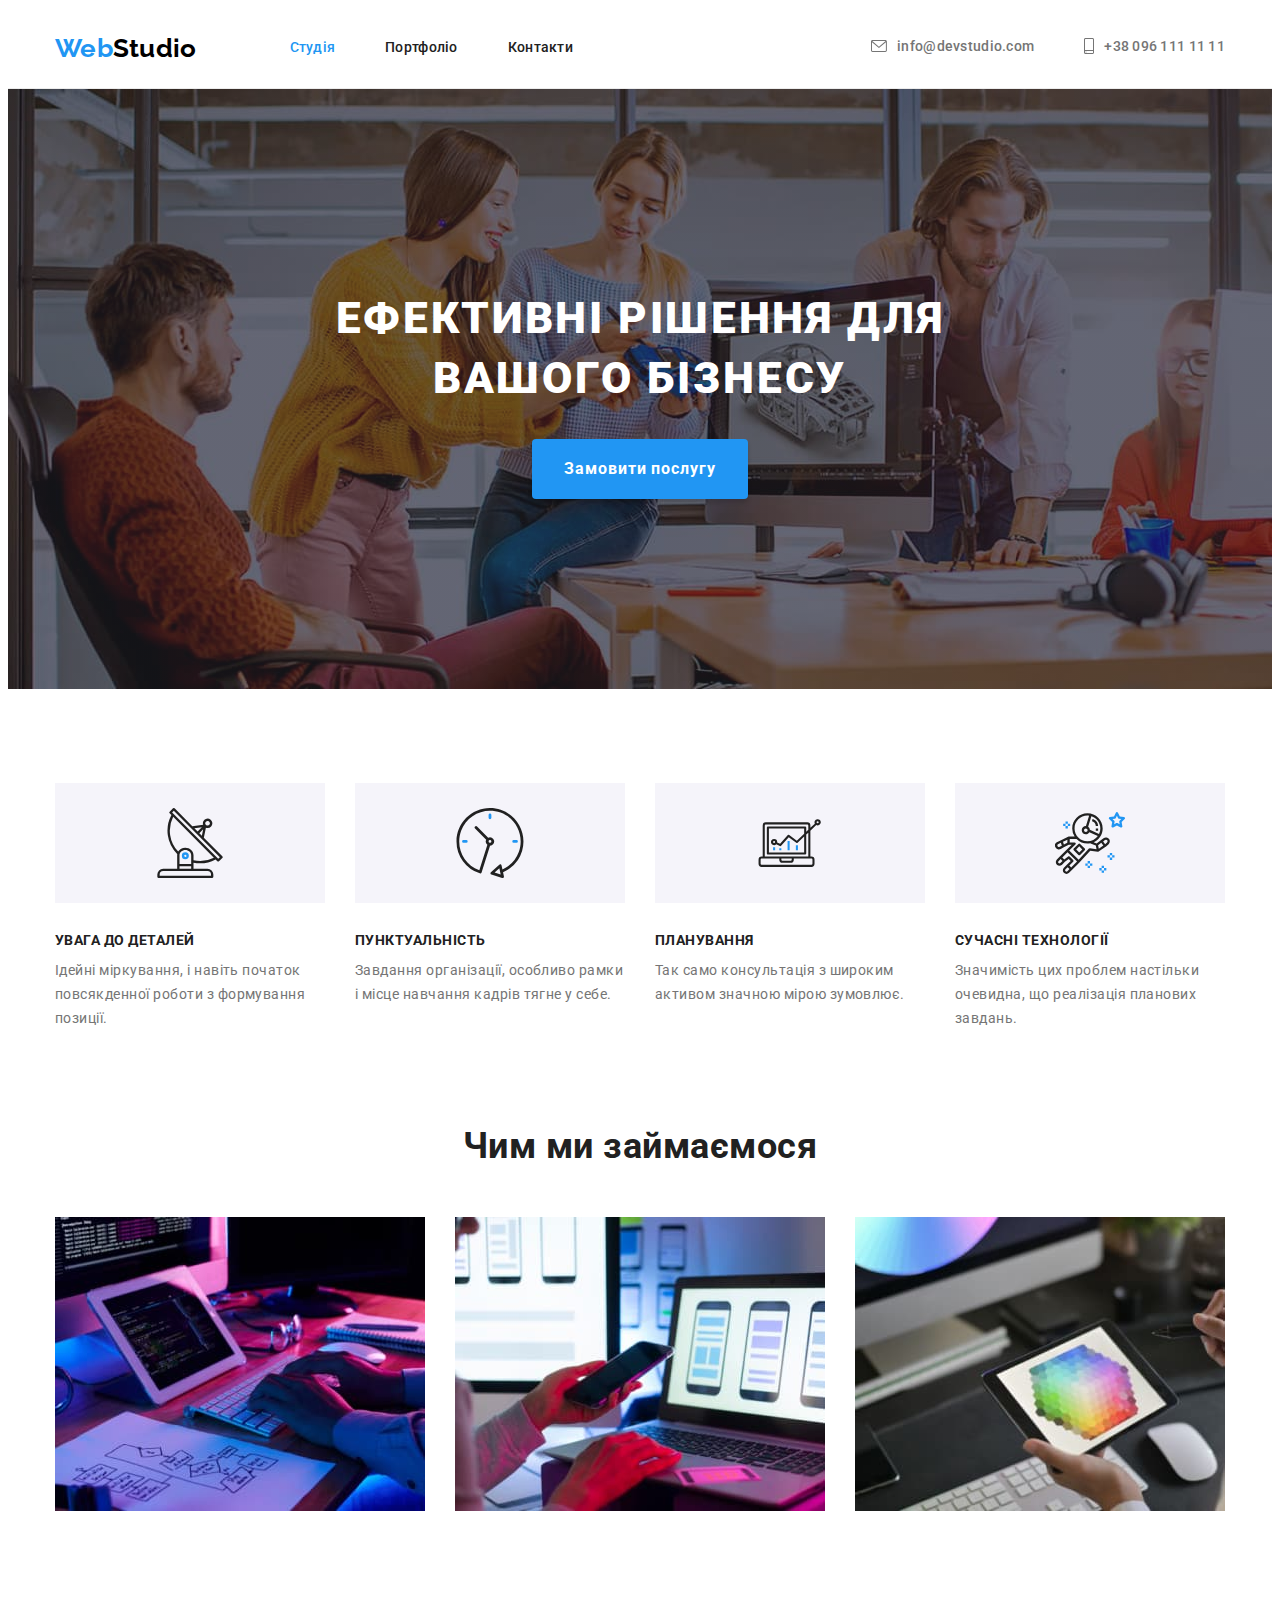
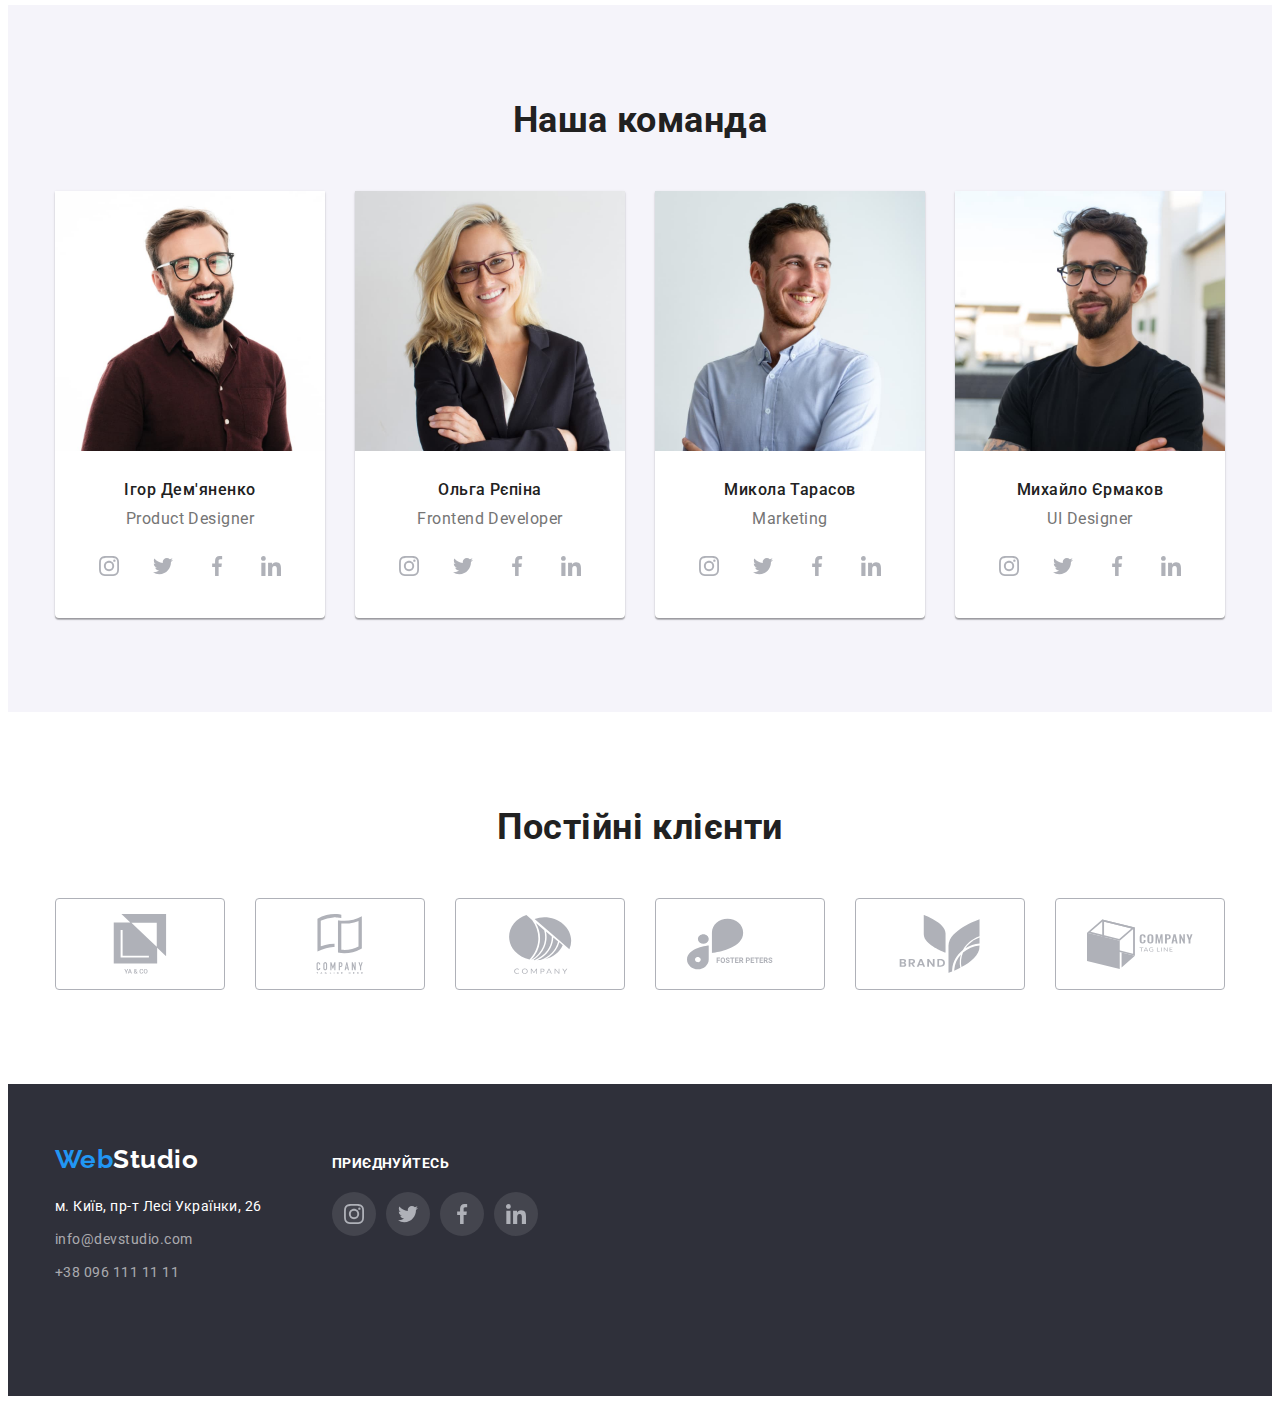
==== index.html @ 51c29829 "Cloned" ====
<!DOCTYPE html>
<html lang="uk">
  <head>
    <meta charset="UTF-8" />
    <meta http-equiv="X-UA-Compatible" content="IE=edge" />
    <meta name="viewport" content="width=device-width, initial-scale=1.0" />
    <title>Студія</title>
    <link rel="stylesheet" href="https://cdnjs.cloudflare.com/ajax/libs/modern-normalize/1.1.0/modern-normalize.css" integrity="sha512-Y0MM+V6ymRKN2zStTqzQ227DWhhp4Mzdo6gnlRnuaNCbc+YN/ZH0sBCLTM4M0oSy9c9VKiCvd4Jk44aCLrNS5Q==" crossorigin="anonymous" referrerpolicy="no-referrer" />
    <link rel="preconnect" href="https://fonts.googleapis.com" />
    <link rel="preconnect" href="https://fonts.gstatic.com" crossorigin />
    <link
      href="https://fonts.googleapis.com/css2?family=Raleway:wght@700&family=Roboto:wght@400;500;700;900&display=swap"
      rel="stylesheet"
    />  
    <link rel="stylesheet" href="./styles/styles.css" />
  </head>

  <body>
    <!-- top line -->
    <header class="page-header">
     <div class="header-container container">
       <nav class="main-nav">
         <a href="" class="logo">
           <span lang="en">Web<span class="text-black">Studio</span></span>
         </a>
         <ul class="site-nav list">
           <li class="item">
             <a href="./index.html" class="link current">Студія</a>
           </li>
           <li class="item">
             <a href="./portfolio.html" class="link">Портфоліо</a>
           </li>
           <li class="item"><a href="" class="link">Контакти</a></li>
         </ul>
       </nav>
       <!-- contacts -->
       <ul class="contacts list">
         <li class="item">
           <a href="mailto:info@devstudio.com" class="contact-link">
             <svg class="envelope" width="16" height="12">
               <use href="./img/icons.svg#icon-envelope"></use>
             </svg>
             info@devstudio.com</a
           >
         </li>
         <li class="item">
           <a href="tel:+380961111111" class="contact-link">
             <svg class="smartphone" width="10" height="16">
               <use href="./img/icons.svg#icon-smartphone"></use>
             </svg>
             +38 096 111 11 11</a
           >
         </li>
       </ul>
     </div>
    </header>

    <main>
      <!-- Hero -->
      <section>
        <div class="hero">
          <h1 class="hero-title">Ефективні рішення для вашого бізнесу</h1>
          <button type="button" class="button hero-button">
            Замовити послугу
          </button>
        </div>
      </section>

      <!-- Features -->
      <section class="section">
        <div class="features container">
          <h2 class="visually-hidden title">Особливості</h2>
          <ul class="features-list list">
            <li class="item">
              <div class="features-icon">
                <svg class="icon" width="70" height="70">
                  <use href="./img/icons.svg#icon-antenna"></use>
                </svg>
              </div>
              <h3 class="title">УВАГА ДО ДЕТАЛЕЙ</h3>
              <p class="text">
                Ідейні міркування, і навіть початок повсякденної роботи з
                формування позиції.
              </p>
            </li>
            <li class="item">
              <div class="features-icon">
                <svg class="icon" width="70" height="70">
                  <use href="./img/icons.svg#icon-clock"></use>
                </svg>
              </div>
              <h3 class="title">ПУНКТУАЛЬНІСТЬ</h3>
              <p class="text">
                Завдання організації, особливо рамки і місце навчання кадрів
                тягне у себе.
              </p>
            </li>
            <li class="item">
              <div class="features-icon">
                <svg class="icon" width="70" height="70">
                  <use href="./img/icons.svg#icon-diagram"></use>
                </svg>
              </div>
              <h3 class="title">ПЛАНУВАННЯ</h3>
              <p class="text">
                Так само консультація з широким активом значною мірою зумовлює.
              </p>
            </li>
            <li class="item">
              <div class="features-icon">
                <svg class="icon" width="70" height="70">
                  <use href="./img/icons.svg#icon-astronaut"></use>
                </svg>
              </div>
              <h3 class="title">СУЧАСНІ ТЕХНОЛОГІЇ</h3>
              <p class="text">
                Значимість цих проблем настільки очевидна, що реалізація
                планових завдань.
              </p>
            </li>
          </ul>
        </div>      
      </section>

      <!-- what we do -->
      
     <section class="section no-padding">
        <div class="offer container">
          <h2 class="title">Чим ми займаємося</h2>
          <ul class="offer-list list">
            <li class="item">
              <img
                src="./img/box1.jpg"
                alt="людина працює за компьютером"
                width="370"
              />
            </li>
            <li class="item">
              <img
                src="./img/box2.jpg"
                alt="людина працює з макетом"
                width="370"
              />
            </li>
            <li class="item">
              <img
                src="./img/box3.jpg"
                alt="людина вибірає колір"
                width="370"
              />
            </li>
          </ul>
        </div>
      </section>

      <!-- our team -->
      <section class="team-section section">
        <div class="team container">
          <h2 class="title">Наша команда</h2>
          <ul class="team-list list">
            <li class="item">
              <img src="./img/igor.jpg" alt="Ігор Дем'яненко" width="270" />
              <h3 class="title">Ігор Дем'яненко</h3>
              <p lang="en" class="position">Product Designer</p>
              <ul class="social-list list">
                <li class="item">
                  <a class="social-link" href=""
                    ><svg class="icon" width="20" height="20">
                      <use href="./img/icons.svg#icon-instagram"></use>
                    </svg>
                  </a>
                </li>
                <li class="item">
                  <a class="social-link" href=""
                    ><svg class="icon" width="20" height="20">
                      <use href="./img/icons.svg#icon-twitter"></use>
                    </svg>
                  </a>
                </li>
                <li class="item">
                  <a class="social-link" href=""
                    ><svg class="icon" width="20" height="20">
                      <use href="./img/icons.svg#icon-facebook"></use>
                    </svg>
                  </a>
                </li>
                <li class="item">
                  <a class="social-link" href=""
                    ><svg class="icon" width="20" height="20">
                      <use href="./img/icons.svg#icon-linkedin"></use>
                    </svg>
                  </a>
                </li>
              </ul>
            </li>
            <li class="item">
              <img src="./img/olga.jpg" alt="Ольга Рєпіна" width="270" />
              <h3 class="title">Ольга Рєпіна</h3>
              <p lang="en" class="position">Frontend Developer</p>
              <ul class="social-list list">
                <li class="item">
                  <a class="social-link" href=""
                    ><svg class="icon" width="20" height="20">
                      <use href="./img/icons.svg#icon-instagram"></use>
                    </svg>
                  </a>
                </li>
                <li class="item">
                  <a class="social-link" href=""
                    ><svg class="icon" width="20" height="20">
                      <use href="./img/icons.svg#icon-twitter"></use>
                    </svg>
                  </a>
                </li>
                <li class="item">
                  <a class="social-link" href=""
                    ><svg class="icon" width="20" height="20">
                      <use href="./img/icons.svg#icon-facebook"></use>
                    </svg>
                  </a>
                </li>
                <li class="item">
                  <a class="social-link" href=""
                    ><svg class="icon" width="20" height="20">
                      <use href="./img/icons.svg#icon-linkedin"></use>
                    </svg>
                  </a>
                </li>
              </ul>
            </li>
            <li class="item">
              <img src="./img/mikola.jpg" alt="Микола Тарасов" width="270" />
              <h3 class="title">Микола Тарасов</h3>
              <p lang="en" class="position">Marketing</p>
              <ul class="social-list list">
                <li class="item">
                  <a class="social-link" href=""
                    ><svg class="icon" width="20" height="20">
                      <use href="./img/icons.svg#icon-instagram"></use>
                    </svg>
                  </a>
                </li>
                <li class="item">
                  <a class="social-link" href=""
                    ><svg class="icon" width="20" height="20">
                      <use href="./img/icons.svg#icon-twitter"></use>
                    </svg>
                  </a>
                </li>
                <li class="item">
                  <a class="social-link" href=""
                    ><svg class="icon" width="20" height="20">
                      <use href="./img/icons.svg#icon-facebook"></use>
                    </svg>
                  </a>
                </li>
                <li class="item">
                  <a class="social-link" href=""
                    ><svg class="icon" width="20" height="20">
                      <use href="./img/icons.svg#icon-linkedin"></use>
                    </svg>
                  </a>
                </li>
              </ul>
            </li>
            <li class="item">
              <img src="./img/mikhail.jpg" alt="Михайло Єрмаков" width="270" />
              <h3 class="title">Михайло Єрмаков</h3>
              <p lang="en" class="position">UI Designer</p>
              <ul class="social-list list">
                <li class="item">
                  <a class="social-link" href=""
                    ><svg class="icon" width="20" height="20">
                      <use href="./img/icons.svg#icon-instagram"></use>
                    </svg>
                  </a>
                </li>
                <li class="item">
                  <a class="social-link" href=""
                    ><svg class="icon" width="20" height="20">
                      <use href="./img/icons.svg#icon-twitter"></use>
                    </svg>
                  </a>
                </li>
                <li class="item">
                  <a class="social-link" href=""
                    ><svg class="icon" width="20" height="20">
                      <use href="./img/icons.svg#icon-facebook"></use>
                    </svg>
                  </a>
                </li>
                <li class="item">
                  <a class="social-link" href=""
                    ><svg class="icon" width="20" height="20">
                      <use href="./img/icons.svg#icon-linkedin"></use>
                    </svg>
                  </a>
                </li>
              </ul>
            </li>
          </ul>
        </div>
      </section>

      <!-- Our Clients -->
      <section class="clients-section section">
        <div class="container">
          <h2 class="title">Постійні клієнти</h2>
          <ul class="clients-list list">
            <li class="item">
              <a href="" class="clients-link">
                <svg class="icon" width="106" height="60">
                  <use href="./img/icons.svg#icon-client1"></use>
                </svg>
              </a>
            </li>
            <li class="item">
              <a href="" class="clients-link">
                <svg class="icon" width="106" height="60">
                  <use href="./img/icons.svg#icon-client2"></use>
                </svg>
              </a>
            </li>
            <li class="item">
              <a href="" class="clients-link">
                <svg class="icon" width="106" height="60">
                  <use href="./img/icons.svg#icon-client3"></use>
                </svg>
              </a>
            </li>
            <li class="item">
              <a href="" class="clients-link">
                <svg class="icon" width="106" height="60">
                  <use href="./img/icons.svg#icon-client4"></use>
                </svg>
              </a>
            </li>
            <li class="item">
              <a href="" class="clients-link">
                <svg class="icon" width="106" height="60">
                  <use href="./img/icons.svg#icon-client5"></use>
                </svg>
              </a>
            </li>
            <li class="item">
              <a href="" class="clients-link">
                <svg class="icon" width="106" height="60">
                  <use href="./img/icons.svg#icon-client6"></use>
                </svg>
              </a>
            </li>
          </ul>
        </div>
      </section>
    </main>
    <footer class="footer-section">
      <div class="footer container">
        <div class="logo-address">
          <a href="" class="logo">
            <span lang="en">Web<span class="text-white">Studio</span></span>
          </a>
          <address>
            <ul class="address-list list">
              <li class="item">
                <a
                  href="https://goo.gl/maps/CPtrU1FHBa2aNyZL9"
                  target="_blank"
                  rel="noopener noreferrer"
                  class="address"
                  >м. Київ, пр-т Лесі Українки, 26</a
                >
              </li>
              <li class="item">
                <a href="mailto:info@devstudio.com" class="footer-contact"
                  >info@devstudio.com</a
                >
              </li>
              <li class="item">
                <a href="tel:+380961111111" class="footer-contact">
                  +38 096 111 11 11</a
                >
              </li>
            </ul>
          </address>
        </div>
        <!-- join us social networks -->
        <div class="join">
          <h2 class="join-title">приєднуйтесь</h2>
          <ul class="join-list list">
            <li class="join-item">
              <a href="" class="social-link in-footer">
                <svg class="icon" width="20" height="20">
                  <use href="./img/icons.svg#icon-instagram"></use>
                </svg>
              </a>
            </li>
            <li class="join-item">
              <a href="" class="social-link in-footer">
                <svg class="icon" width="20" height="20">
                  <use href="./img/icons.svg#icon-twitter"></use>
                </svg>
              </a>
            </li>
            <li class="join-item">
              <a href="" class="social-link in-footer">
                <svg class="icon" width="20" height="20">
                  <use href="./img/icons.svg#icon-facebook"></use>
                </svg>
              </a>
            </li>
            <li class="join-item">
              <a href="" class="social-link in-footer">
                <svg class="icon" width="20" height="20">
                  <use href="./img/icons.svg#icon-linkedin"></use>
                </svg>
              </a>
            </li>
          </ul>
        </div>
      </div>
    </footer>
  </body>
</html>
---- styles/styles.css ----
:root {
  --primary-text-color: #757575;
  --secondary-text-color: rgba(255, 255, 255, 0.6);
  --title-color: #212121;
  --white-color: #ffffff;
  --black-color: #000000;
  --accent-color: #2196f3;
  --secondary-background-color: #2f303a;
  --hero-background-color: #c4c4c4;
  --background-filter-buttons: #f5f4fa;
  --logo-border-color: #ececec;
  --portfolio-border-color: #eeeeee;
  --portfolio-grid-gap: 30px;
  --icon-color: #afb1b8;
}

html {
  box-sizing: border-box;
}
*,
*::before,
*::after {
  box-sizing: border-box;
}

h1,
h2,
h3,
p {
  margin-top: 0;
  margin-bottom: 0;
}

img {
  display: block;
  width: 100%;
  height: auto;
}

body {
  background-color: var(--white-color);
  color: var(--primary-text-color);

  font-family: Roboto, sans-serif;
  letter-spacing: 0.03em;
  margin: 8px;
}

.section {
  padding-top: 94px;
  padding-bottom: 94px;
}

.list {
  list-style: none;
  margin: 0;
  padding: 0;
}

.button {
  cursor: pointer;
}

.title {
  color: var(--title-color);
}

.container {
  width: 1200px;
  margin-left: auto;
  margin-right: auto;
  padding-left: 15px;
  padding-right: 15px;
}

.offer .title,
.team > .title,
.clients-section .title {
  font-weight: 700;
  font-size: 36px;
  line-height: 1.17;
  text-align: center;
  margin-bottom: 50px;
}

.icon {
  fill: var(--icon-color);
}

.visually-hidden {
  position: absolute;
  white-space: nowrap;
  width: 1px;
  height: 1px;
  overflow: hidden;
  border: 0;
  padding: 0;
  clip: rect(0 0 0 0);
  clip-path: inset(50%);
  margin: -1px;
}

/* Header */

.page-header {
  border-bottom: 1px solid var(--logo-border-color);
}

.header-container {
  display: flex;
  align-items: center;
}

/* Navigation */

.logo {
  color: var(--accent-color);

  font-family: "Raleway";
  font-weight: 700;
  font-size: 26px;
  line-height: 1.19;

  text-decoration: none;
}

.logo .text-black {
  color: var(--black-color);
}

.logo .text-white {
  color: var(--white-color);
}

.main-nav {
  font-weight: 500;
  font-size: 14px;
  line-height: 1.14;
  letter-spacing: 0.02em;

  display: flex;
  align-items: center;
}

.site-nav {
  display: flex;

  margin-left: 93px;
}

.site-nav .item + .item {
  margin-left: 50px;
}

.site-nav .link {
  display: block;
  padding-top: 32px;
  padding-bottom: 32px;
}

.contacts {
  display: flex;
  margin-left: auto;
}

.contacts .item + .item {
  margin-left: 50px;
}

.main-nav .link {
  color: var(--title-color);

  text-decoration: none;
}

.contact-link {
  color: var(--primary-text-color);

  text-decoration: none;
  align-items: center;

  font-weight: 500;
  font-size: 14px;
  line-height: 16px;
  letter-spacing: 0.02em;

  display: inline-flex;
}

.envelope,
.smartphone {
  fill: currentColor;
  margin-right: 10px;
}

.main-nav .link:hover,
.main-nav .link:focus,
.contact-link:hover,
.contact-link:focus,
.footer-contact:hover,
.footer-contact:focus,
.envelope:hover,
.envelope:focus {
  color: var(--accent-color);
  fill: var(--accent-color);
}

.main-nav .link.current {
  color: var(--accent-color);
}

/* hero */

.hero {
  background-image: linear-gradient(
      to right,
      rgba(47, 48, 58, 0.4),
      rgba(47, 48, 58, 0.4)
    ),
    url(../img/hero.jpg);

  background-color: var(--hero-background-color);

  text-align: center;
  padding-top: 200px;
  padding-bottom: 200px;
  height: 600px;
  max-width: 1600px;
  margin-left: auto;
  margin-right: auto;
}

.hero-title {
  color: var(--white-color);

  font-weight: 900;
  font-size: 44px;
  line-height: 1.36;
  letter-spacing: 0.06em;
  text-transform: uppercase;

  margin-left: auto;
  margin-right: auto;
  margin-bottom: 30px;
  width: 696px;
}

.hero-button {
  font-weight: 700;
  font-size: 16px;
  line-height: 1.87;
  letter-spacing: 0.06em;

  width: 216px;
  height: 60px;

  border: none;
  color: var(--white-color);
  background-color: var(--accent-color);
  box-shadow: 0px 4px 4px rgba(0, 0, 0, 0.15);
  border-radius: 4px;
}

/* features */
.no-padding {
  padding-top: 0;
}



.features-list {
  display: flex;
}

.features-list .title {
  font-weight: 700;
  font-size: 14px;
  line-height: 1.14;
  text-transform: uppercase;

  margin-top: 30px;
  margin-bottom: 10px;
}

.features-icon {
  display: flex;
  justify-content: center;
  align-items: center;

  background-color: var(--background-filter-buttons);
  width: 270px;
  height: 120px;
}

.features-list .item + .item {
  margin-left: 30px;
}

.features-list .text {
  font-size: 14px;
  line-height: 1.71;

  margin-bottom: 0;
  margin-top: 0;
}

/* what we do */

.offer-list {
  display: flex;
}

.offer-list .item + .item {
  margin-left: 30px;
}

/* team */

.team-section {
  background-color: var(--background-filter-buttons);
}

.team-list {
  display: flex;
  text-align: center;
}

.team-list > .item {
  background-color: var(--white-color);
  box-shadow: 0px 1px 3px rgba(0, 0, 0, 0.12), 0px 1px 1px rgba(0, 0, 0, 0.14),
    0px 2px 1px rgba(0, 0, 0, 0.2);
  border-radius: 0px 0px 4px 4px;
}

.team-list > .item + .item {
  margin-left: 30px;
}

.team-list img {
  margin-bottom: 30px;
}

.team-list .title {
  font-weight: 500;
  font-size: 16px;
  line-height: 1.17;

  margin-bottom: 10px;
}

.team-list .position {
  font-size: 16px;
  line-height: 1.17;

  margin-bottom: 16px;
}

.social-list {
  display: flex;
  justify-content: center;

  margin: 0px 32px 30px 32px;
}

.social-link {
  display: flex;
  width: 44px;
  height: 44px;
  border-radius: 50%;

  justify-content: center;
  align-items: center;
}

.social-list .item + .item {
  margin-left: 10px;
}

.social-link:hover,
.social-link:focus,
.social-link:hover .icon,
.social-link:focus .icon {
  background-color: var(--accent-color);
  fill: var(--white-color);
}

/* Our Clients */

.clients-list {
  display: flex;
  justify-content: center;
}

.clients-link {
  width: 170px;
  height: 92px;
  border: 1px solid #afb1b8;
  border-radius: 4px;

  display: flex;
  justify-content: center;
  align-items: center;
}

.clients-list > .item + .item {
  margin-left: 30px;
}

.clients-link:hover .icon,
.clients-link:focus .icon,
.clients-link:hover,
.clients-link:focus {
  border-color: var(--accent-color);
  fill: var(--accent-color);
}

/* footer */

.footer-section {
  background-color: var(--secondary-background-color);
  padding-top: 60px;
  padding-bottom: 60px;
}

.footer {
  display: flex;
}



.footer .logo {
  display: block;
  margin-bottom: 20px;
}

.address {
  color: var(--white-color);

  text-decoration: none;
  font-style: normal;

  font-size: 14px;
  line-height: 1.71;
}

.address-list .item + .item {
  margin-top: 9px;
}

.footer-contact {
  color: var(--secondary-text-color);

  text-decoration: none;
  font-style: normal;

  font-size: 14px;
  line-height: 1.71;
}

.join {
  margin: 12px auto 100px 70px;
}

.join-title {
  font-weight: 700;
  font-size: 14px;
  line-height: 1.14;
  letter-spacing: 0.03em;
  text-transform: uppercase;
  color: var(--white-color);

  margin-bottom: 20px;
}

.join-list {
  display: flex;
}

.join-item + .join-item {
  margin-left: 10px;
}

.social-link.in-footer {
  background-color: rgba(255, 255, 255, 0.1);
}

.social-link:hover,
.social-link:focus,
.social-link:hover .icon,
.social-link:focus .icon {
  background-color: var(--accent-color);
  fill: var(--white-color);
}

/* Portfolio page */

/* buttons */

.services {
  font-weight: 500;
  font-size: 16px;
  line-height: 1.62;
  text-align: center;
  letter-spacing: 0.03em;
  text-decoration: none; 
  border: none;
  border-radius: 4px; 

  padding: 6px 22px;

  color: var(--title-color);
  background-color: var(--background-filter-buttons);
}

.services:hover,
.services:focus {
  color: var(--white-color);
  background-color: var(--accent-color);

  box-shadow: 0px 3px 1px rgba(0, 0, 0, 0.1), 0px 1px 2px rgba(0, 0, 0, 0.08), 0px 2px 2px rgba(0, 0, 0, 0.12);
}

.filter-button {
  display: flex;
  justify-content: center;
  margin-bottom: 50px;
}

.filter-button .item + .item {
  margin-left: 8px;
}

/* filter elements */

.element-filter {
  display: flex;
  flex-wrap: wrap;
  margin-left: calc(-1 * var(--portfolio-grid-gap));
  margin-top: calc(-1 * var(--portfolio-grid-gap));
}

.element-filter .item {
  width: calc(100% / 3 - var(--portfolio-grid-gap));
  margin-left: var(--portfolio-grid-gap);
  margin-top: var(--portfolio-grid-gap);  
}

.element-filter .item:hover,
.element-filter .item:focus {
  box-shadow: 0px 1px 1px rgba(0, 0, 0, 0.12), 0px 4px 4px rgba(0, 0, 0, 0.06), 1px 4px 6px rgba(0, 0, 0, 0.16);
}


.element-filter a {
  text-decoration: none;
}

.element-description {
  padding: 20px 24px;
  border: 1px solid var(--portfolio-border-color);
}

.element-filter .title {
  font-weight: 700;
  font-size: 18px;
  line-height: 2;
  letter-spacing: 0.06em;

  margin-bottom: 4px;
}

.job-type {
  color: var(--primary-text-color);

  font-weight: 400;
  font-size: 16px;
  line-height: 1.87;
  letter-spacing: 0.03em;
}
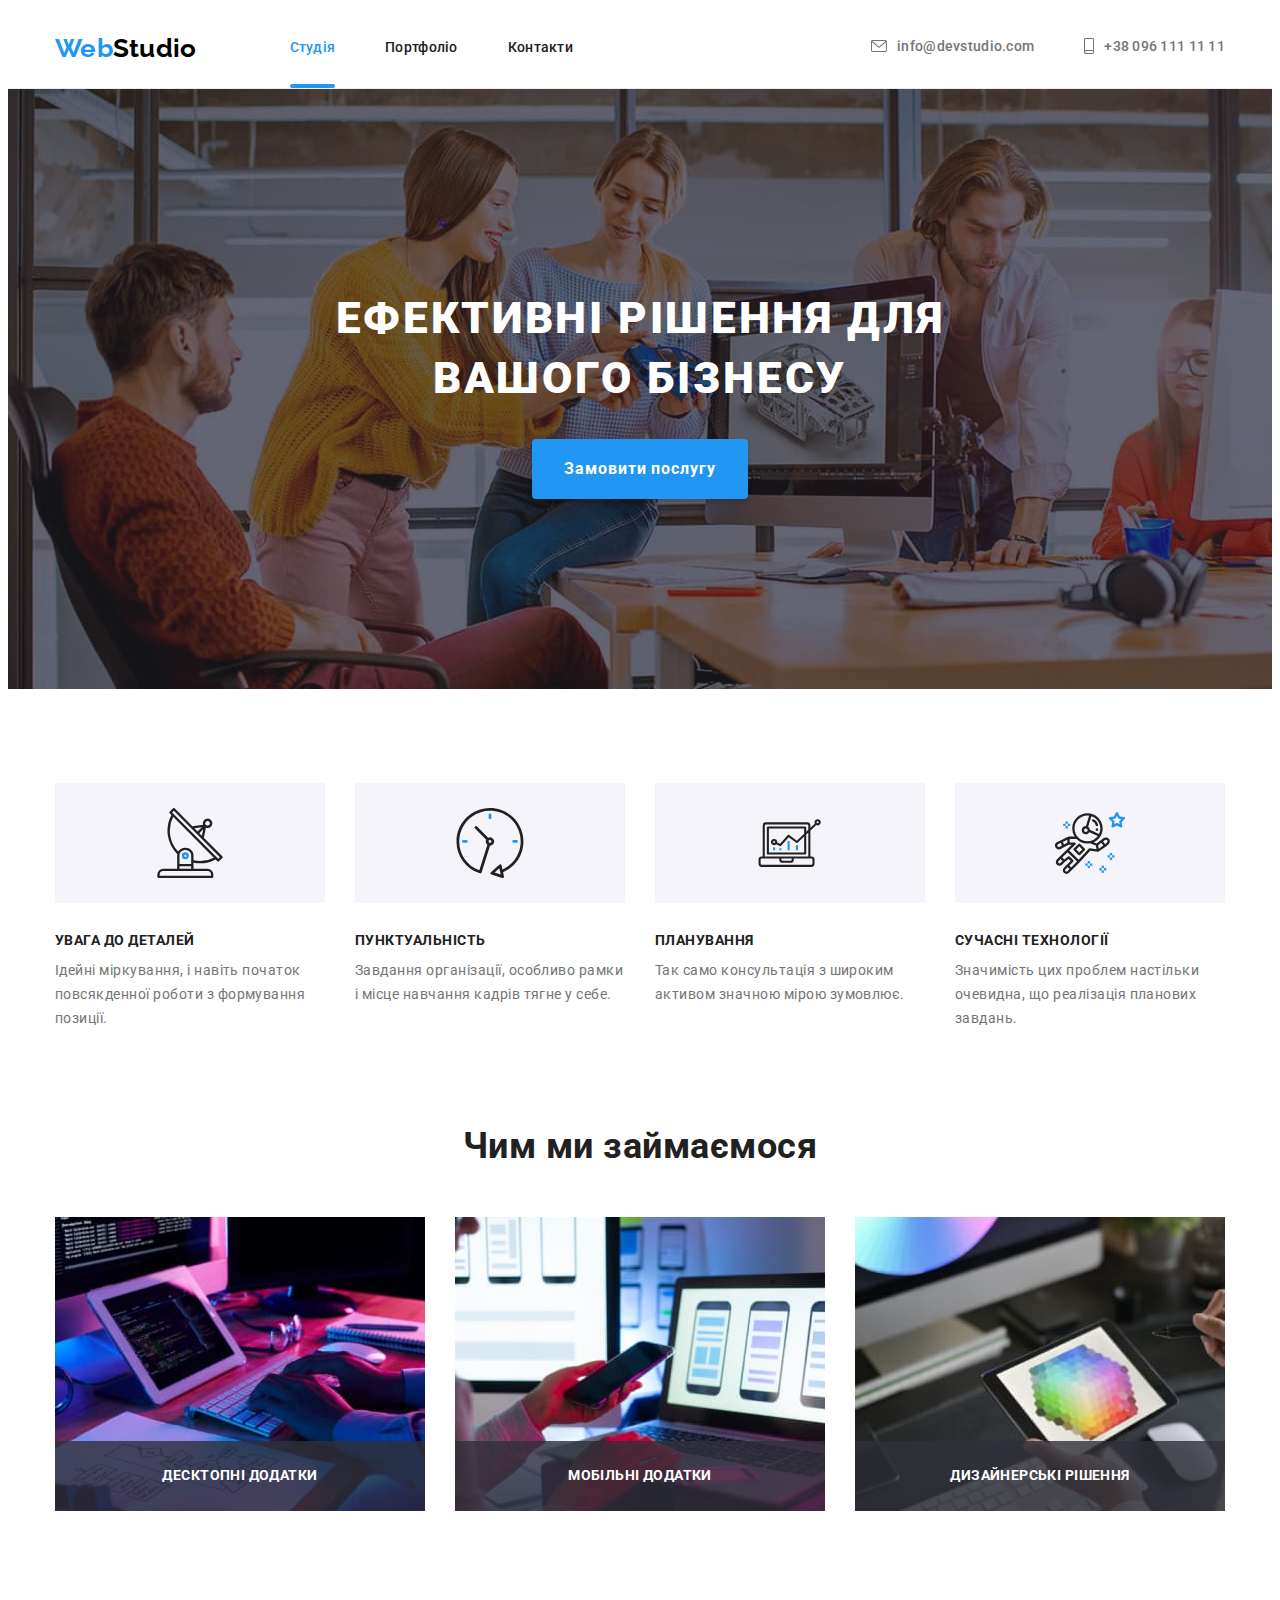
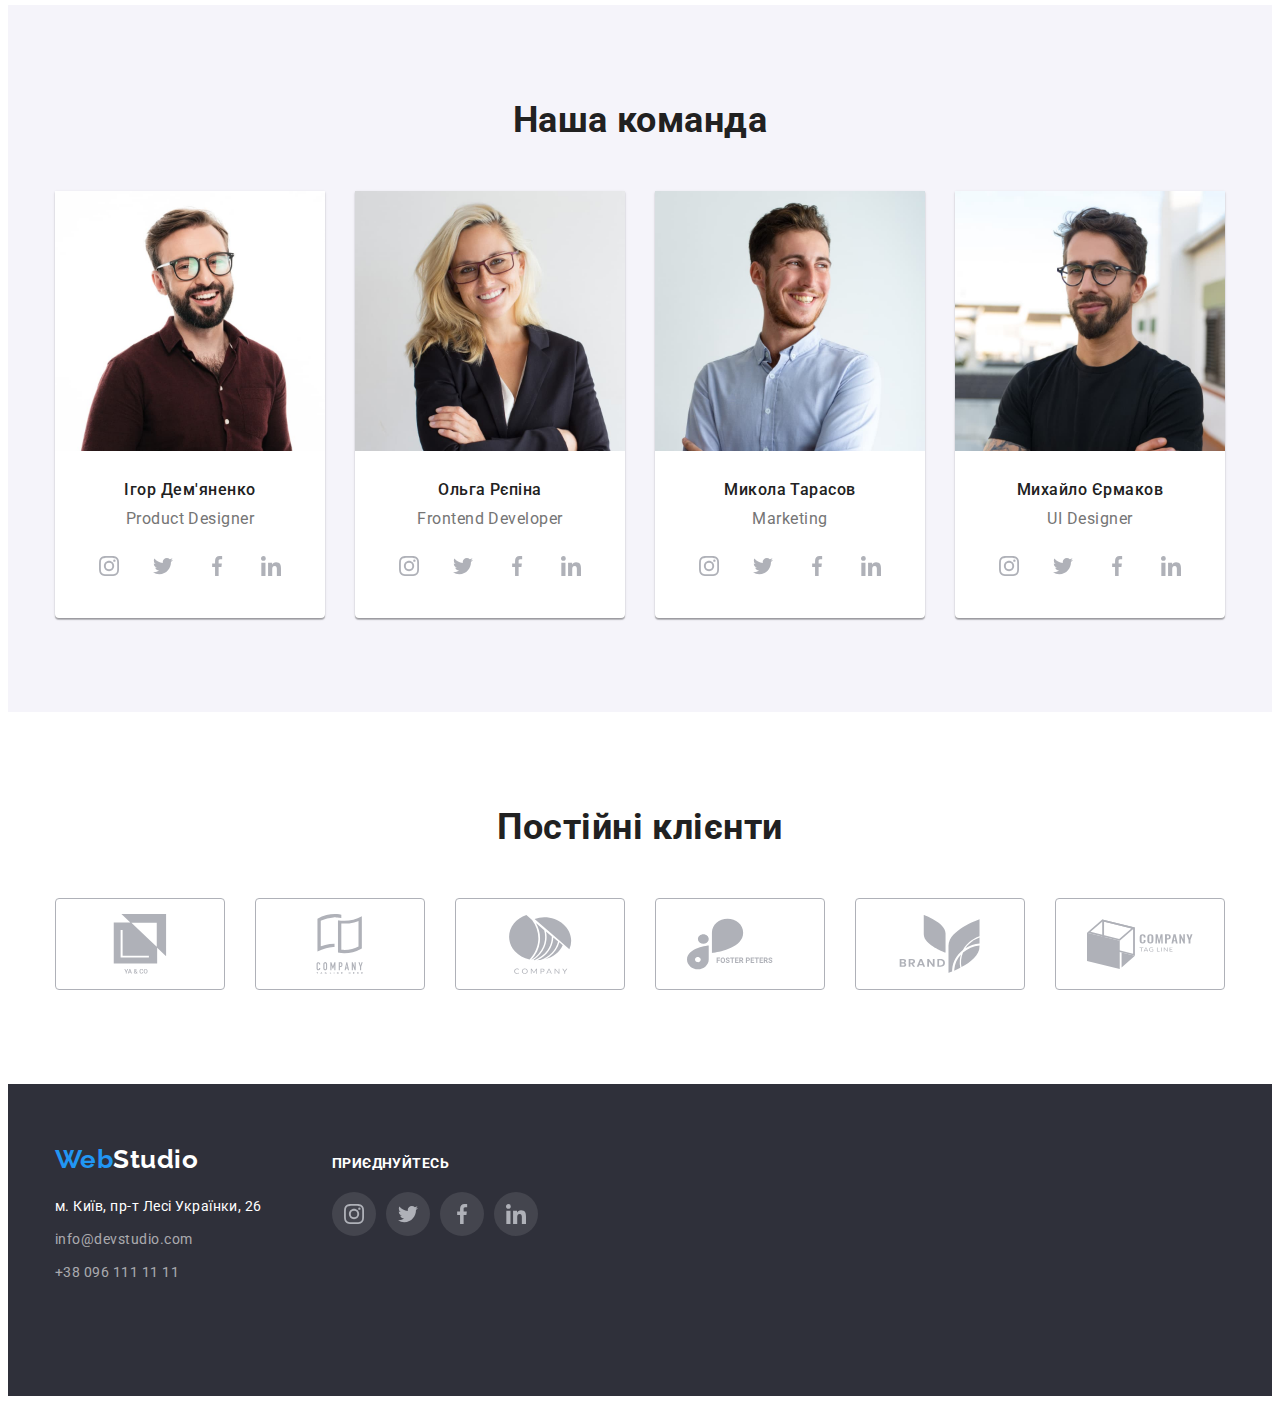
==== commit 0b2c23c1: "Оформление анимации" ====
--- a/index.html
+++ b/index.html
@@ -128,12 +128,13 @@
         <div class="offer container">
           <h2 class="title">Чим ми займаємося</h2>
           <ul class="offer-list list">
-            <li class="item">
-              <img
-                src="./img/box1.jpg"
-                alt="людина працює за компьютером"
-                width="370"
-              />
+            <li class="item">              
+                <img class="offer-image"
+                  src="./img/box1.jpg"
+                  alt="людина працює за компьютером"
+                  width="370"
+                />
+                <p class="offer-text">Десктопні додатки</p>             
             </li>
             <li class="item">
               <img
@@ -141,6 +142,7 @@
                 alt="людина працює з макетом"
                 width="370"
               />
+              <p class="offer-text">Мобільні додатки</p>
             </li>
             <li class="item">
               <img
@@ -148,6 +150,7 @@
                 alt="людина вибірає колір"
                 width="370"
               />
+              <p class="offer-text">Дизайнерські рішення</p>
             </li>
           </ul>
         </div>
--- a/styles/styles.css
+++ b/styles/styles.css
@@ -156,6 +156,8 @@
   display: block;
   padding-top: 32px;
   padding-bottom: 32px;
+
+  position: relative;
 }
 
 .contacts {
@@ -171,6 +173,8 @@
   color: var(--title-color);
 
   text-decoration: none;
+
+  transition: color 250ms cubic-bezier(0.4, 0, 0.2, 1);
 }
 
 .contact-link {
@@ -185,6 +189,8 @@
   letter-spacing: 0.02em;
 
   display: inline-flex;
+
+  transition: color 250ms cubic-bezier(0.4, 0, 0.2, 1);
 }
 
 .envelope,
@@ -205,8 +211,21 @@
   fill: var(--accent-color);
 }
 
-.main-nav .link.current {
+  .link.current {
   color: var(--accent-color);
+}
+
+.link.current::after {
+  content: "";
+  display: flex;
+  width: 100%;
+  height: 4px;
+  border-radius: 2px; 
+  background-color: var(--accent-color);
+
+  position: absolute;
+  bottom: 0;
+
 }
 
 /* hero */
@@ -314,6 +333,28 @@
   margin-left: 30px;
 }
 
+.offer-list .item {
+  position: relative;
+}
+
+.offer-text {
+  position: absolute;
+  bottom: 0;
+  
+  font-weight: 700;
+  font-size: 14px;
+  line-height: 1.14;
+  text-align: center;
+  letter-spacing: 0.03em;
+  text-transform: uppercase;
+
+  padding: 27px 0;
+  width: 100%;
+
+  background-color: rgba(47, 48, 58, 0.8);
+  color: var(--white-color);
+}
+
 /* team */
 
 .team-section {
@@ -369,20 +410,16 @@
   border-radius: 50%;
 
   justify-content: center;
-  align-items: center;
+  align-items: center;  
+
+  transition: background-color 250ms cubic-bezier(0.4, 0, 0.2, 1);  
 }
 
 .social-list .item + .item {
   margin-left: 10px;
 }
 
-.social-link:hover,
-.social-link:focus,
-.social-link:hover .icon,
-.social-link:focus .icon {
-  background-color: var(--accent-color);
-  fill: var(--white-color);
-}
+/* Hover для этого отдела расположены в футере */
 
 /* Our Clients */
 
@@ -400,6 +437,8 @@
   display: flex;
   justify-content: center;
   align-items: center;
+
+  transition: border-color 250ms cubic-bezier(0.4, 0, 0.2, 1);  
 }
 
 .clients-list > .item + .item {
@@ -455,6 +494,8 @@
 
   font-size: 14px;
   line-height: 1.71;
+
+  transition: color 250ms cubic-bezier(0.4, 0, 0.2, 1);
 }
 
 .join {
@@ -482,13 +523,18 @@
 
 .social-link.in-footer {
   background-color: rgba(255, 255, 255, 0.1);
+
+  transition: background-color 250ms cubic-bezier(0.4, 0, 0.2, 1);
 }
 
 .social-link:hover,
-.social-link:focus,
+.social-link:focus {
+  background-color: var(--accent-color);
+}
+
 .social-link:hover .icon,
 .social-link:focus .icon {
-  background-color: var(--accent-color);
+ 
   fill: var(--white-color);
 }
 
@@ -510,6 +556,8 @@
 
   color: var(--title-color);
   background-color: var(--background-filter-buttons);
+
+  transition: box-shadow 250ms cubic-bezier(0.4, 0, 0.2, 1), color 250ms cubic-bezier(0.4, 0, 0.2, 1), background-color 250ms cubic-bezier(0.4, 0, 0.2, 1);
 }
 
 .services:hover,
@@ -543,6 +591,8 @@
   width: calc(100% / 3 - var(--portfolio-grid-gap));
   margin-left: var(--portfolio-grid-gap);
   margin-top: var(--portfolio-grid-gap);  
+
+  transition: box-shadow 250ms cubic-bezier(0.4, 0, 0.2, 1);
 }
 
 .element-filter .item:hover,
@@ -577,3 +627,28 @@
   line-height: 1.87;
   letter-spacing: 0.03em;
 }
+.element-thumb {
+  position: relative;
+  overflow: hidden;
+}
+
+.element-text {
+  position: absolute;
+  top: 100%;
+  height: 100%;
+  font-size: 18px;
+  line-height: 1.55;
+
+  padding: 63px 24px ;
+
+  letter-spacing: 0.03em;
+
+  color: var(--white-color);
+  background-color: rgba(33, 150, 243, 0.9);
+  transition: top 250ms cubic-bezier(0.4, 0, 0.2, 1);
+}
+
+.element-filter .item:hover .element-text,
+.element-filter .item:focus .element-text {
+  top: 0;
+}
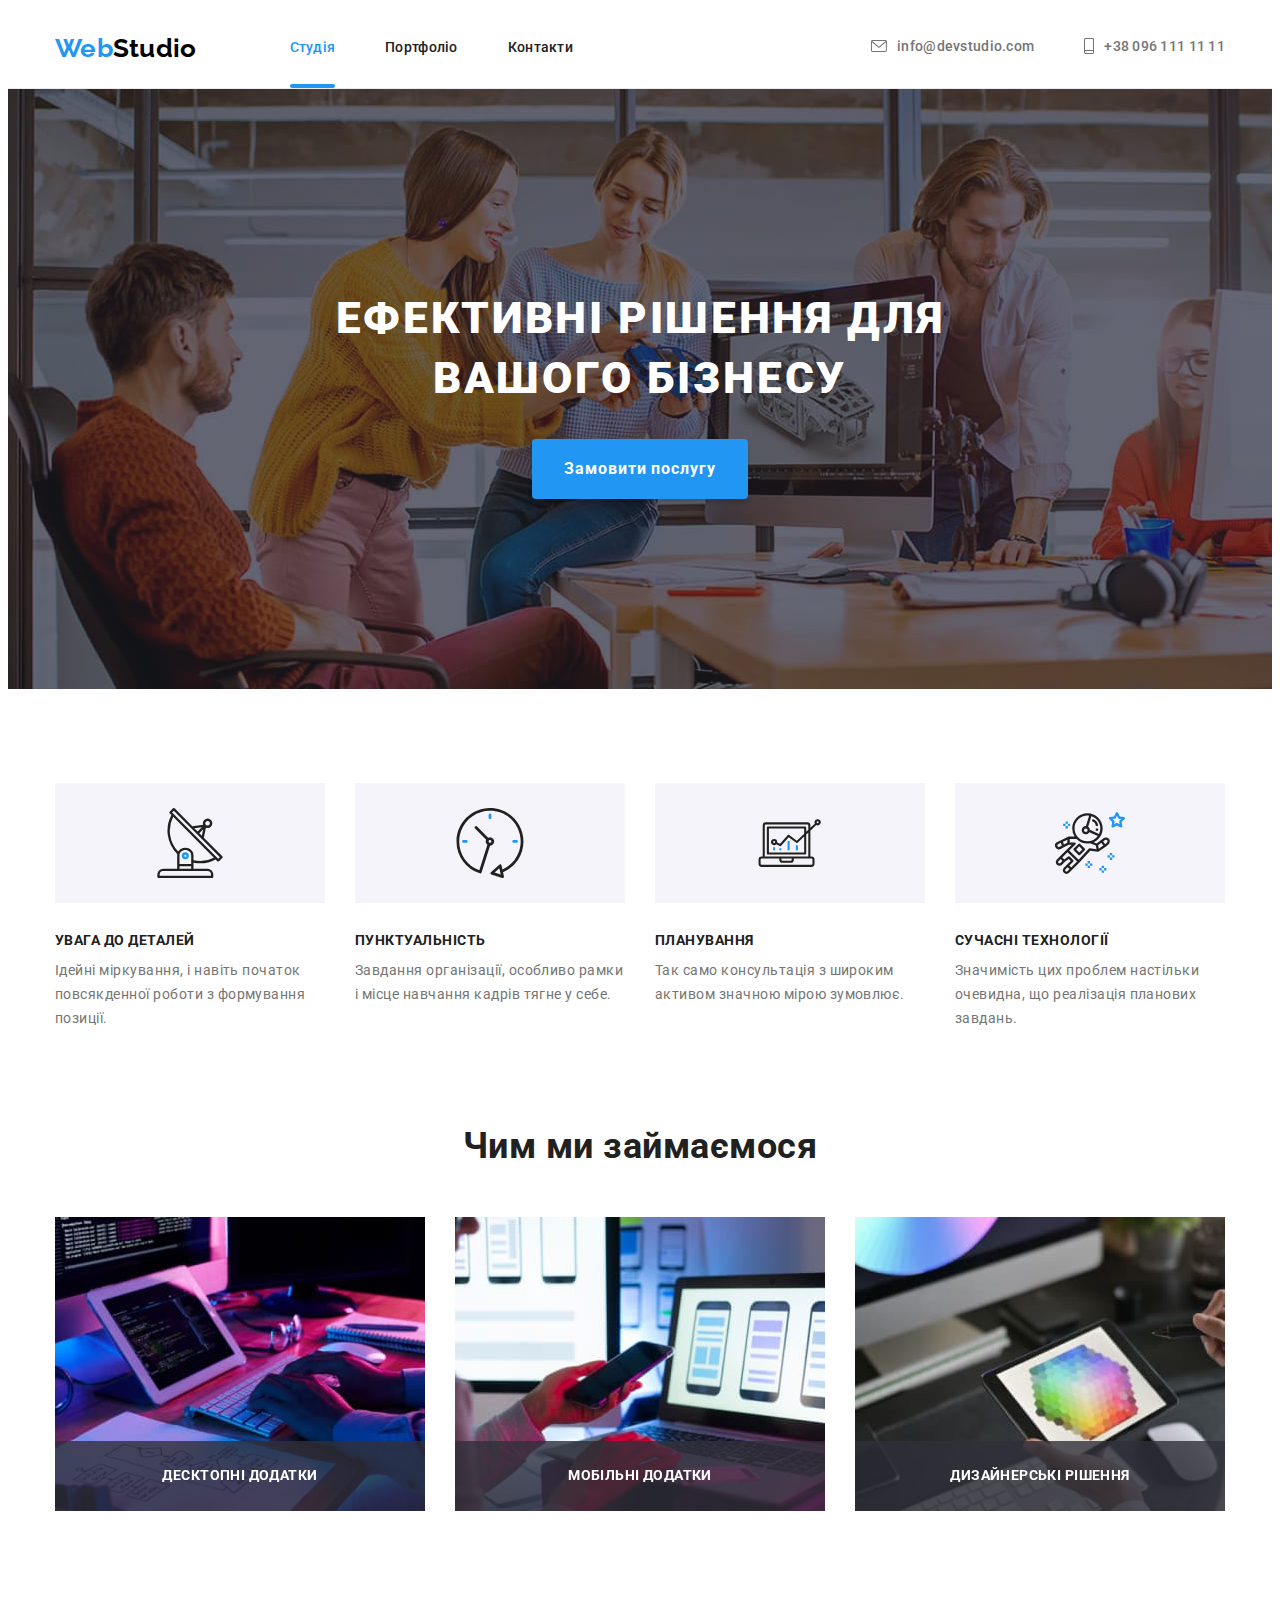
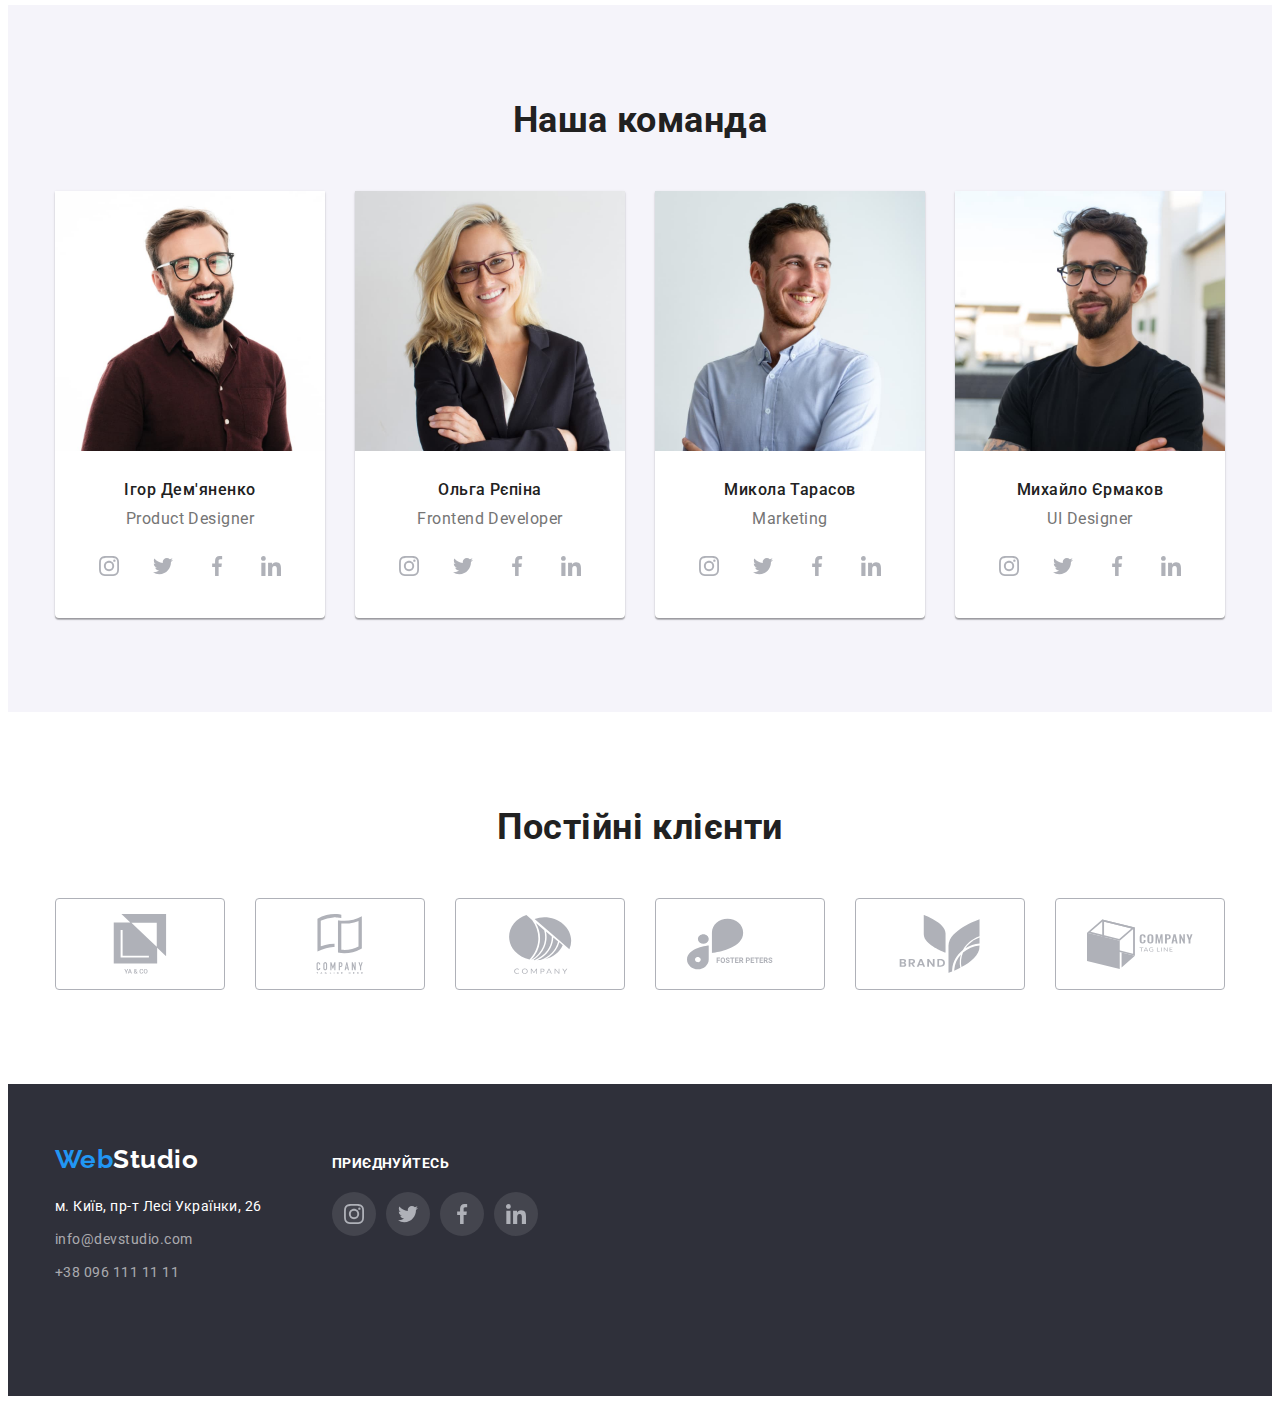
==== commit 1553c2d2: "Modal" ====
--- a/index.html
+++ b/index.html
@@ -5,54 +5,60 @@
     <meta http-equiv="X-UA-Compatible" content="IE=edge" />
     <meta name="viewport" content="width=device-width, initial-scale=1.0" />
     <title>Студія</title>
-    <link rel="stylesheet" href="https://cdnjs.cloudflare.com/ajax/libs/modern-normalize/1.1.0/modern-normalize.css" integrity="sha512-Y0MM+V6ymRKN2zStTqzQ227DWhhp4Mzdo6gnlRnuaNCbc+YN/ZH0sBCLTM4M0oSy9c9VKiCvd4Jk44aCLrNS5Q==" crossorigin="anonymous" referrerpolicy="no-referrer" />
+    <link
+      rel="stylesheet"
+      href="https://cdnjs.cloudflare.com/ajax/libs/modern-normalize/1.1.0/modern-normalize.css"
+      integrity="sha512-Y0MM+V6ymRKN2zStTqzQ227DWhhp4Mzdo6gnlRnuaNCbc+YN/ZH0sBCLTM4M0oSy9c9VKiCvd4Jk44aCLrNS5Q=="
+      crossorigin="anonymous"
+      referrerpolicy="no-referrer"
+    />
     <link rel="preconnect" href="https://fonts.googleapis.com" />
     <link rel="preconnect" href="https://fonts.gstatic.com" crossorigin />
     <link
       href="https://fonts.googleapis.com/css2?family=Raleway:wght@700&family=Roboto:wght@400;500;700;900&display=swap"
       rel="stylesheet"
-    />  
+    />
     <link rel="stylesheet" href="./styles/styles.css" />
   </head>
 
   <body>
     <!-- top line -->
     <header class="page-header">
-     <div class="header-container container">
-       <nav class="main-nav">
-         <a href="" class="logo">
-           <span lang="en">Web<span class="text-black">Studio</span></span>
-         </a>
-         <ul class="site-nav list">
-           <li class="item">
-             <a href="./index.html" class="link current">Студія</a>
-           </li>
-           <li class="item">
-             <a href="./portfolio.html" class="link">Портфоліо</a>
-           </li>
-           <li class="item"><a href="" class="link">Контакти</a></li>
-         </ul>
-       </nav>
-       <!-- contacts -->
-       <ul class="contacts list">
-         <li class="item">
-           <a href="mailto:info@devstudio.com" class="contact-link">
-             <svg class="envelope" width="16" height="12">
-               <use href="./img/icons.svg#icon-envelope"></use>
-             </svg>
-             info@devstudio.com</a
-           >
-         </li>
-         <li class="item">
-           <a href="tel:+380961111111" class="contact-link">
-             <svg class="smartphone" width="10" height="16">
-               <use href="./img/icons.svg#icon-smartphone"></use>
-             </svg>
-             +38 096 111 11 11</a
-           >
-         </li>
-       </ul>
-     </div>
+      <div class="header-container container">
+        <nav class="main-nav">
+          <a href="" class="logo">
+            <span lang="en">Web<span class="text-black">Studio</span></span>
+          </a>
+          <ul class="site-nav list">
+            <li class="item">
+              <a href="./index.html" class="link current">Студія</a>
+            </li>
+            <li class="item">
+              <a href="./portfolio.html" class="link">Портфоліо</a>
+            </li>
+            <li class="item"><a href="" class="link">Контакти</a></li>
+          </ul>
+        </nav>
+        <!-- contacts -->
+        <ul class="contacts list">
+          <li class="item">
+            <a href="mailto:info@devstudio.com" class="contact-link">
+              <svg class="envelope" width="16" height="12">
+                <use href="./img/icons.svg#icon-envelope"></use>
+              </svg>
+              info@devstudio.com</a
+            >
+          </li>
+          <li class="item">
+            <a href="tel:+380961111111" class="contact-link">
+              <svg class="smartphone" width="10" height="16">
+                <use href="./img/icons.svg#icon-smartphone"></use>
+              </svg>
+              +38 096 111 11 11</a
+            >
+          </li>
+        </ul>
+      </div>
     </header>
 
     <main>
@@ -60,9 +66,18 @@
       <section>
         <div class="hero">
           <h1 class="hero-title">Ефективні рішення для вашого бізнесу</h1>
-          <button type="button" class="button hero-button">
+          <button data-modal-open type="button" class="button hero-button">
             Замовити послугу
           </button>
+          <div data-modal class="backdrop is-hidden">
+            <div class="modal">
+              <button data-modal-close class="modal-button button">
+                <svg width="18" height="18">
+                  <use href="./img/icons.svg#icon-close"></use>
+                </svg>
+              </button>
+            </div>
+          </div>
         </div>
       </section>
 
@@ -119,22 +134,23 @@
               </p>
             </li>
           </ul>
-        </div>      
+        </div>
       </section>
 
       <!-- what we do -->
-      
-     <section class="section no-padding">
+
+      <section class="section no-padding">
         <div class="offer container">
           <h2 class="title">Чим ми займаємося</h2>
           <ul class="offer-list list">
-            <li class="item">              
-                <img class="offer-image"
-                  src="./img/box1.jpg"
-                  alt="людина працює за компьютером"
-                  width="370"
-                />
-                <p class="offer-text">Десктопні додатки</p>             
+            <li class="item">
+              <img
+                class="offer-image"
+                src="./img/box1.jpg"
+                alt="людина працює за компьютером"
+                width="370"
+              />
+              <p class="offer-text">Десктопні додатки</p>
             </li>
             <li class="item">
               <img
@@ -422,5 +438,6 @@
         </div>
       </div>
     </footer>
+    <script src="./js/modal.js"></script>
   </body>
 </html>
--- a/styles/styles.css
+++ b/styles/styles.css
@@ -280,12 +280,58 @@
   border-radius: 4px;
 }
 
+.backdrop {
+  position: fixed;
+  top: 0;
+  left: 0;
+ 
+  width: 100%;
+  height: 100%;
+
+  background-color: rgba(0, 0, 0, 0.2);
+
+  transition: opacity 250ms cubic-bezier(0.4, 0, 0.2, 1);
+}
+
+.modal {
+  position: absolute;
+  top: 50%;
+  left: 50%;
+  transform: translate(-50%, -50%);
+
+
+  width: 528px;
+  height: 581px;
+
+  background-color: #FFFFFF;
+  box-shadow: 0px 1px 3px rgba(0, 0, 0, 0.12), 0px 1px 1px rgba(0, 0, 0, 0.14), 0px 2px 1px rgba(0, 0, 0, 0.2);
+  border-radius: 4px;
+}
+
+.backdrop.is-hidden {
+  opacity: 0;
+  pointer-events: none;
+}
+
+.modal-button {
+  position: absolute;
+  top: 8px;
+  right: 8px;
+  display: flex;  
+  justify-content: center;
+  align-items: center;
+
+  padding: 0;
+
+  background: #FFFFFF;
+  border: 1px solid rgba(0, 0, 0, 0.1);
+  border-radius: 50%;
+}
+
 /* features */
 .no-padding {
   padding-top: 0;
 }
-
-
 
 .features-list {
   display: flex;
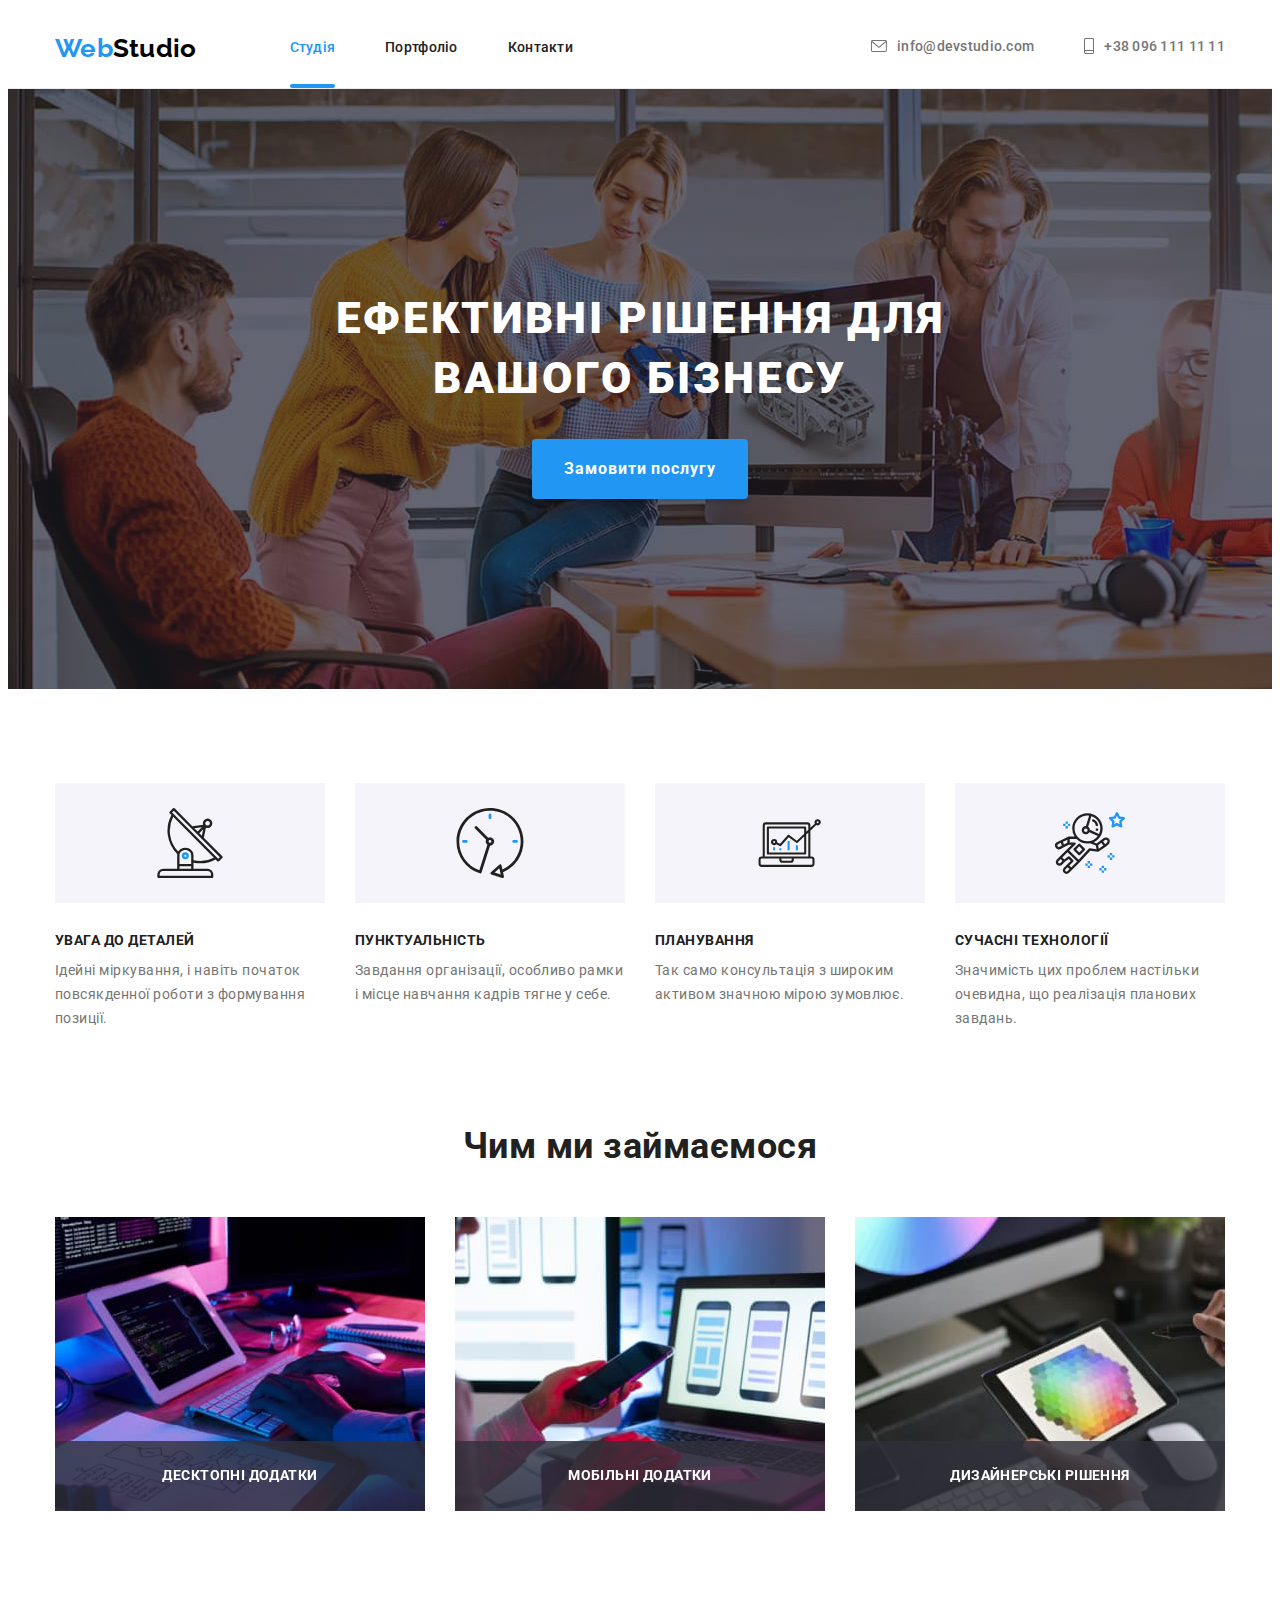
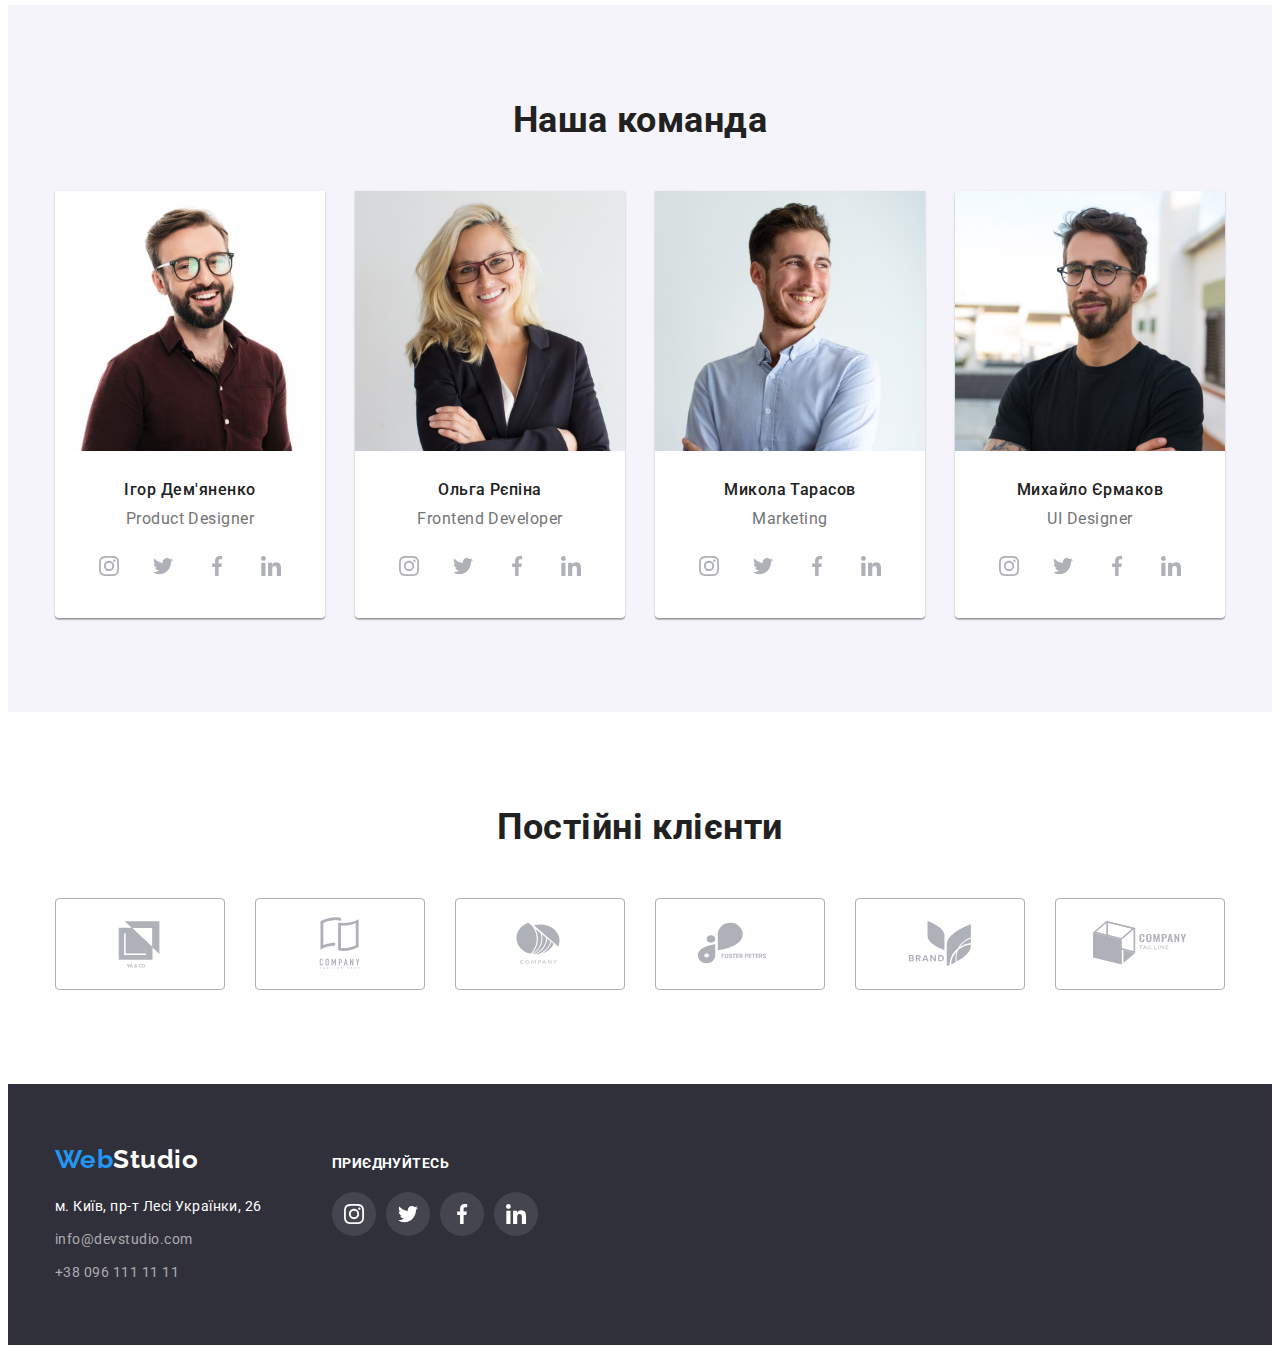
==== commit 8e091fc2: "corrections" ====
--- a/index.html
+++ b/index.html
@@ -179,143 +179,151 @@
           <ul class="team-list list">
             <li class="item">
               <img src="./img/igor.jpg" alt="Ігор Дем'яненко" width="270" />
-              <h3 class="title">Ігор Дем'яненко</h3>
-              <p lang="en" class="position">Product Designer</p>
-              <ul class="social-list list">
-                <li class="item">
-                  <a class="social-link" href=""
-                    ><svg class="icon" width="20" height="20">
-                      <use href="./img/icons.svg#icon-instagram"></use>
-                    </svg>
-                  </a>
-                </li>
-                <li class="item">
-                  <a class="social-link" href=""
-                    ><svg class="icon" width="20" height="20">
-                      <use href="./img/icons.svg#icon-twitter"></use>
-                    </svg>
-                  </a>
-                </li>
-                <li class="item">
-                  <a class="social-link" href=""
-                    ><svg class="icon" width="20" height="20">
-                      <use href="./img/icons.svg#icon-facebook"></use>
-                    </svg>
-                  </a>
-                </li>
-                <li class="item">
-                  <a class="social-link" href=""
-                    ><svg class="icon" width="20" height="20">
-                      <use href="./img/icons.svg#icon-linkedin"></use>
-                    </svg>
-                  </a>
-                </li>
-              </ul>
+              <div class="team-thumb">
+                <h3 class="title">Ігор Дем'яненко</h3>
+                <p lang="en" class="position">Product Designer</p>
+                <ul class="social-list list">
+                  <li class="item">
+                    <a class="social-link" href=""
+                      ><svg class="icon" width="20" height="20">
+                        <use href="./img/icons.svg#icon-instagram"></use>
+                      </svg>
+                    </a>
+                  </li>
+                  <li class="item">
+                    <a class="social-link" href=""
+                      ><svg class="icon" width="20" height="20">
+                        <use href="./img/icons.svg#icon-twitter"></use>
+                      </svg>
+                    </a>
+                  </li>
+                  <li class="item">
+                    <a class="social-link" href=""
+                      ><svg class="icon" width="20" height="20">
+                        <use href="./img/icons.svg#icon-facebook"></use>
+                      </svg>
+                    </a>
+                  </li>
+                  <li class="item">
+                    <a class="social-link" href=""
+                      ><svg class="icon" width="20" height="20">
+                        <use href="./img/icons.svg#icon-linkedin"></use>
+                      </svg>
+                    </a>
+                  </li>
+                </ul>
+              </div>
             </li>
             <li class="item">
               <img src="./img/olga.jpg" alt="Ольга Рєпіна" width="270" />
-              <h3 class="title">Ольга Рєпіна</h3>
-              <p lang="en" class="position">Frontend Developer</p>
-              <ul class="social-list list">
-                <li class="item">
-                  <a class="social-link" href=""
-                    ><svg class="icon" width="20" height="20">
-                      <use href="./img/icons.svg#icon-instagram"></use>
-                    </svg>
-                  </a>
-                </li>
-                <li class="item">
-                  <a class="social-link" href=""
-                    ><svg class="icon" width="20" height="20">
-                      <use href="./img/icons.svg#icon-twitter"></use>
-                    </svg>
-                  </a>
-                </li>
-                <li class="item">
-                  <a class="social-link" href=""
-                    ><svg class="icon" width="20" height="20">
-                      <use href="./img/icons.svg#icon-facebook"></use>
-                    </svg>
-                  </a>
-                </li>
-                <li class="item">
-                  <a class="social-link" href=""
-                    ><svg class="icon" width="20" height="20">
-                      <use href="./img/icons.svg#icon-linkedin"></use>
-                    </svg>
-                  </a>
-                </li>
-              </ul>
+              <div class="team-thumb">
+                <h3 class="title">Ольга Рєпіна</h3>
+                <p lang="en" class="position">Frontend Developer</p>
+                <ul class="social-list list">
+                  <li class="item">
+                    <a class="social-link" href=""
+                      ><svg class="icon" width="20" height="20">
+                        <use href="./img/icons.svg#icon-instagram"></use>
+                      </svg>
+                    </a>
+                  </li>
+                  <li class="item">
+                    <a class="social-link" href=""
+                      ><svg class="icon" width="20" height="20">
+                        <use href="./img/icons.svg#icon-twitter"></use>
+                      </svg>
+                    </a>
+                  </li>
+                  <li class="item">
+                    <a class="social-link" href=""
+                      ><svg class="icon" width="20" height="20">
+                        <use href="./img/icons.svg#icon-facebook"></use>
+                      </svg>
+                    </a>
+                  </li>
+                  <li class="item">
+                    <a class="social-link" href=""
+                      ><svg class="icon" width="20" height="20">
+                        <use href="./img/icons.svg#icon-linkedin"></use>
+                      </svg>
+                    </a>
+                  </li>
+                </ul>
+              </div>
             </li>
             <li class="item">
               <img src="./img/mikola.jpg" alt="Микола Тарасов" width="270" />
-              <h3 class="title">Микола Тарасов</h3>
-              <p lang="en" class="position">Marketing</p>
-              <ul class="social-list list">
-                <li class="item">
-                  <a class="social-link" href=""
-                    ><svg class="icon" width="20" height="20">
-                      <use href="./img/icons.svg#icon-instagram"></use>
-                    </svg>
-                  </a>
-                </li>
-                <li class="item">
-                  <a class="social-link" href=""
-                    ><svg class="icon" width="20" height="20">
-                      <use href="./img/icons.svg#icon-twitter"></use>
-                    </svg>
-                  </a>
-                </li>
-                <li class="item">
-                  <a class="social-link" href=""
-                    ><svg class="icon" width="20" height="20">
-                      <use href="./img/icons.svg#icon-facebook"></use>
-                    </svg>
-                  </a>
-                </li>
-                <li class="item">
-                  <a class="social-link" href=""
-                    ><svg class="icon" width="20" height="20">
-                      <use href="./img/icons.svg#icon-linkedin"></use>
-                    </svg>
-                  </a>
-                </li>
-              </ul>
+              <div class="team-thumb">
+                <h3 class="title">Микола Тарасов</h3>
+                <p lang="en" class="position">Marketing</p>
+                <ul class="social-list list">
+                  <li class="item">
+                    <a class="social-link" href=""
+                      ><svg class="icon" width="20" height="20">
+                        <use href="./img/icons.svg#icon-instagram"></use>
+                      </svg>
+                    </a>
+                  </li>
+                  <li class="item">
+                    <a class="social-link" href=""
+                      ><svg class="icon" width="20" height="20">
+                        <use href="./img/icons.svg#icon-twitter"></use>
+                      </svg>
+                    </a>
+                  </li>
+                  <li class="item">
+                    <a class="social-link" href=""
+                      ><svg class="icon" width="20" height="20">
+                        <use href="./img/icons.svg#icon-facebook"></use>
+                      </svg>
+                    </a>
+                  </li>
+                  <li class="item">
+                    <a class="social-link" href=""
+                      ><svg class="icon" width="20" height="20">
+                        <use href="./img/icons.svg#icon-linkedin"></use>
+                      </svg>
+                    </a>
+                  </li>
+                </ul>
+              </div>
             </li>
             <li class="item">
               <img src="./img/mikhail.jpg" alt="Михайло Єрмаков" width="270" />
-              <h3 class="title">Михайло Єрмаков</h3>
-              <p lang="en" class="position">UI Designer</p>
-              <ul class="social-list list">
-                <li class="item">
-                  <a class="social-link" href=""
-                    ><svg class="icon" width="20" height="20">
-                      <use href="./img/icons.svg#icon-instagram"></use>
-                    </svg>
-                  </a>
-                </li>
-                <li class="item">
-                  <a class="social-link" href=""
-                    ><svg class="icon" width="20" height="20">
-                      <use href="./img/icons.svg#icon-twitter"></use>
-                    </svg>
-                  </a>
-                </li>
-                <li class="item">
-                  <a class="social-link" href=""
-                    ><svg class="icon" width="20" height="20">
-                      <use href="./img/icons.svg#icon-facebook"></use>
-                    </svg>
-                  </a>
-                </li>
-                <li class="item">
-                  <a class="social-link" href=""
-                    ><svg class="icon" width="20" height="20">
-                      <use href="./img/icons.svg#icon-linkedin"></use>
-                    </svg>
-                  </a>
-                </li>
-              </ul>
+              <div class="team-thumb">
+                <h3 class="title">Михайло Єрмаков</h3>
+                <p lang="en" class="position">UI Designer</p>
+                <ul class="social-list list">
+                  <li class="item">
+                    <a class="social-link" href=""
+                      ><svg class="icon" width="20" height="20">
+                        <use href="./img/icons.svg#icon-instagram"></use>
+                      </svg>
+                    </a>
+                  </li>
+                  <li class="item">
+                    <a class="social-link" href=""
+                      ><svg class="icon" width="20" height="20">
+                        <use href="./img/icons.svg#icon-twitter"></use>
+                      </svg>
+                    </a>
+                  </li>
+                  <li class="item">
+                    <a class="social-link" href=""
+                      ><svg class="icon" width="20" height="20">
+                        <use href="./img/icons.svg#icon-facebook"></use>
+                      </svg>
+                    </a>
+                  </li>
+                  <li class="item">
+                    <a class="social-link" href=""
+                      ><svg class="icon" width="20" height="20">
+                        <use href="./img/icons.svg#icon-linkedin"></use>
+                      </svg>
+                    </a>
+                  </li>
+                </ul>
+              </div>
             </li>
           </ul>
         </div>
@@ -404,32 +412,32 @@
         </div>
         <!-- join us social networks -->
         <div class="join">
-          <h2 class="join-title">приєднуйтесь</h2>
+          <p class="join-title">приєднуйтесь</p>
           <ul class="join-list list">
             <li class="join-item">
               <a href="" class="social-link in-footer">
-                <svg class="icon" width="20" height="20">
+                <svg class="footer-icon icon" width="20" height="20">
                   <use href="./img/icons.svg#icon-instagram"></use>
                 </svg>
               </a>
             </li>
             <li class="join-item">
               <a href="" class="social-link in-footer">
-                <svg class="icon" width="20" height="20">
+                <svg class="footer-icon icon" width="20" height="20">
                   <use href="./img/icons.svg#icon-twitter"></use>
                 </svg>
               </a>
             </li>
             <li class="join-item">
               <a href="" class="social-link in-footer">
-                <svg class="icon" width="20" height="20">
+                <svg class="footer-icon icon" width="20" height="20">
                   <use href="./img/icons.svg#icon-facebook"></use>
                 </svg>
               </a>
             </li>
             <li class="join-item">
               <a href="" class="social-link in-footer">
-                <svg class="icon" width="20" height="20">
+                <svg class="footer-icon icon" width="20" height="20">
                   <use href="./img/icons.svg#icon-linkedin"></use>
                 </svg>
               </a>
--- a/styles/styles.css
+++ b/styles/styles.css
@@ -14,15 +14,6 @@
   --icon-color: #afb1b8;
 }
 
-html {
-  box-sizing: border-box;
-}
-*,
-*::before,
-*::after {
-  box-sizing: border-box;
-}
-
 h1,
 h2,
 h3,
@@ -423,8 +414,9 @@
   margin-left: 30px;
 }
 
-.team-list img {
-  margin-bottom: 30px;
+.team-thumb {
+  padding-bottom: 30px;
+  padding-top: 30px;
 }
 
 .team-list .title {
@@ -446,7 +438,6 @@
   display: flex;
   justify-content: center;
 
-  margin: 0px 32px 30px 32px;
 }
 
 .social-link {
@@ -509,6 +500,7 @@
 
 .footer {
   display: flex;
+  align-items: baseline;
 }
 
 
@@ -545,7 +537,7 @@
 }
 
 .join {
-  margin: 12px auto 100px 70px;
+  margin: 0 auto 0 70px;
 }
 
 .join-title {
@@ -571,6 +563,10 @@
   background-color: rgba(255, 255, 255, 0.1);
 
   transition: background-color 250ms cubic-bezier(0.4, 0, 0.2, 1);
+}
+
+.footer-icon {
+  fill: var(--white-color);
 }
 
 .social-link:hover,
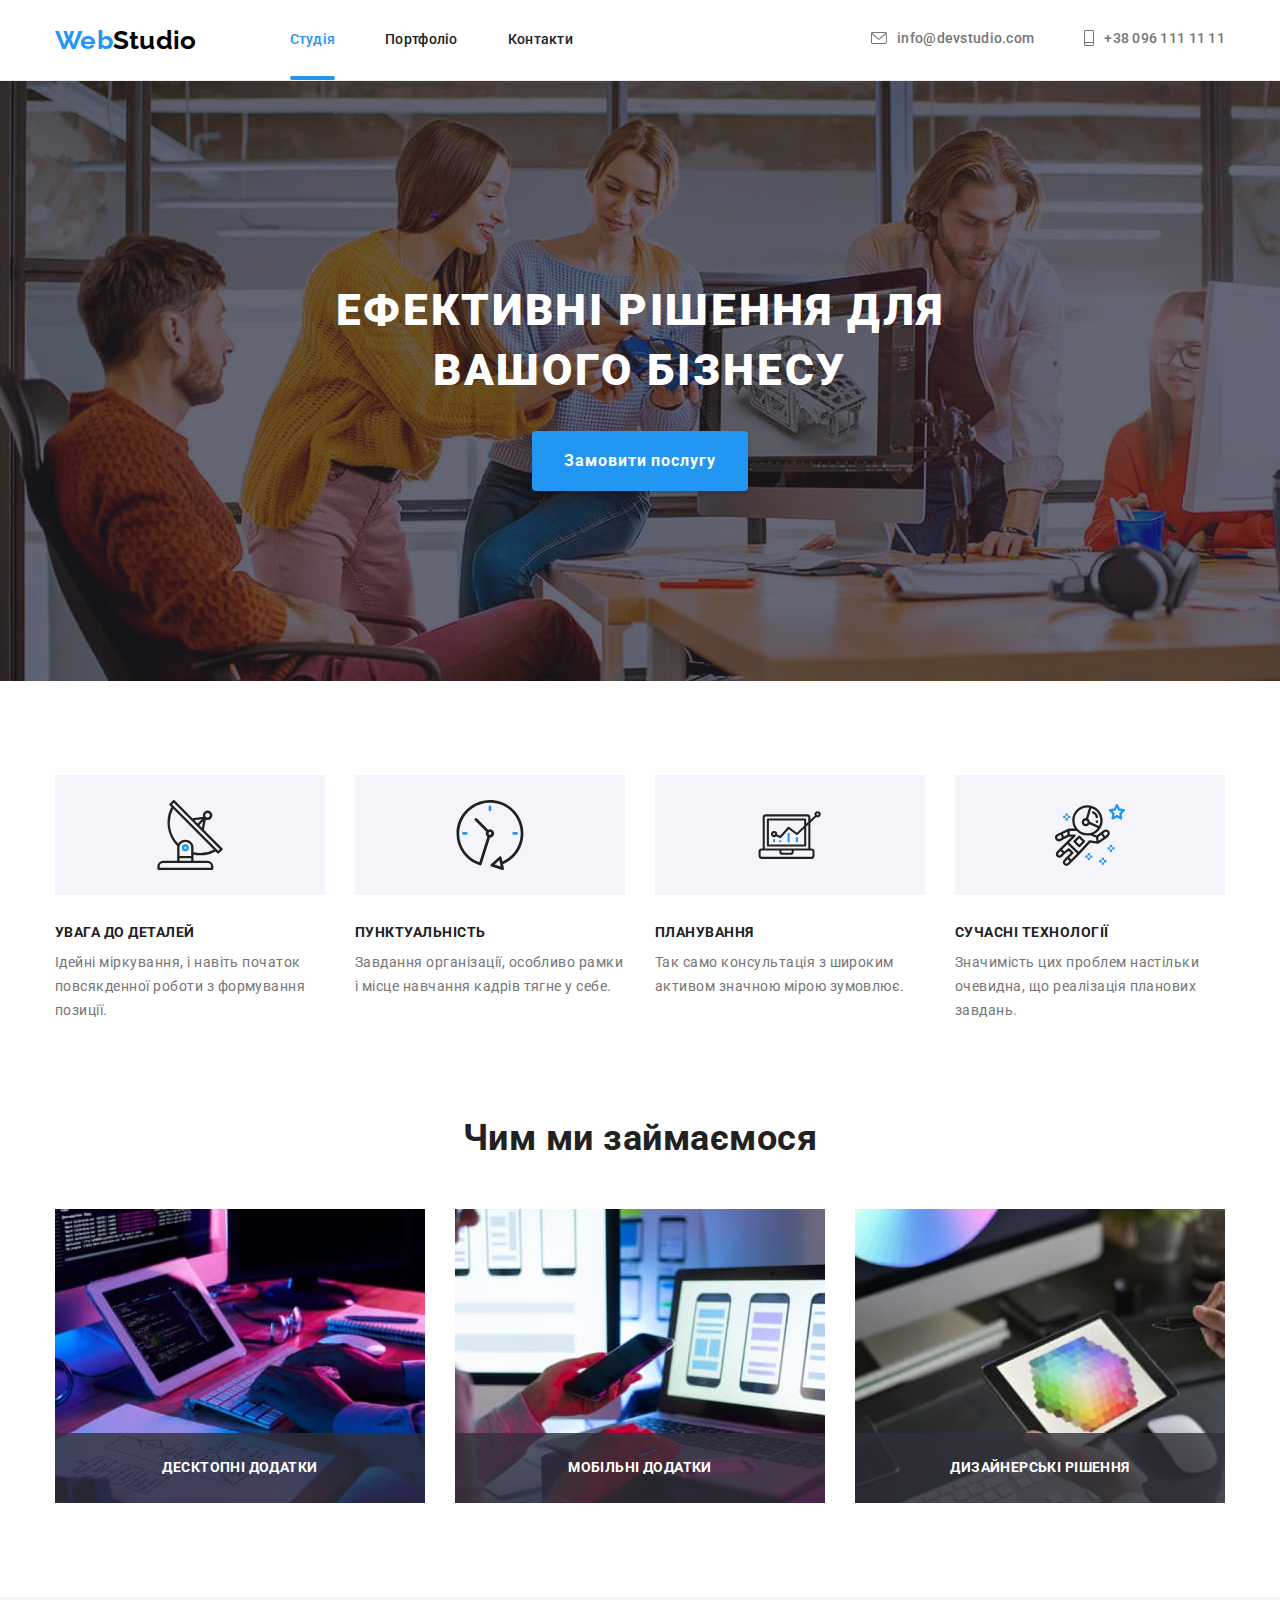
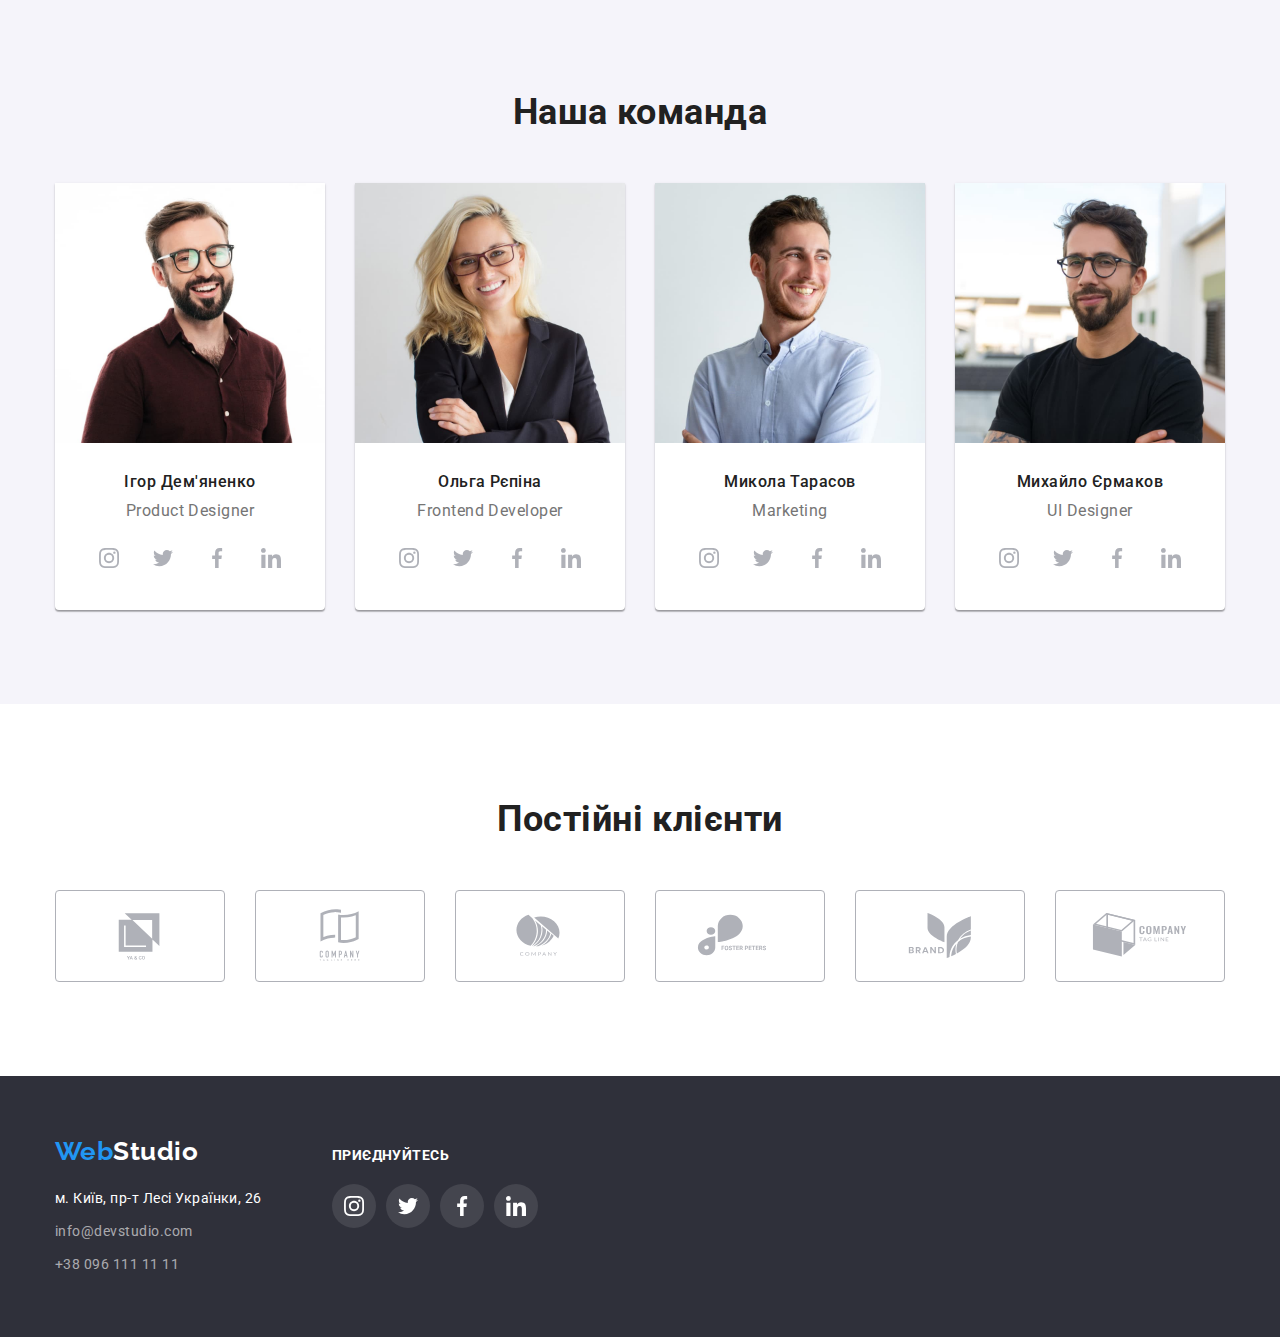
==== commit 10ceb7e2: "transition for fill - forgot to select .icon" ====
--- a/index.html
+++ b/index.html
@@ -72,7 +72,7 @@
           <div data-modal class="backdrop is-hidden">
             <div class="modal">
               <button data-modal-close class="modal-button button">
-                <svg width="18" height="18">
+                <svg width="11" height="11">
                   <use href="./img/icons.svg#icon-close"></use>
                 </svg>
               </button>
--- a/styles/styles.css
+++ b/styles/styles.css
@@ -34,7 +34,6 @@
 
   font-family: Roboto, sans-serif;
   letter-spacing: 0.03em;
-  margin: 8px;
 }
 
 .section {
@@ -275,6 +274,7 @@
   position: fixed;
   top: 0;
   left: 0;
+  z-index: 5;
  
   width: 100%;
   height: 100%;
@@ -312,6 +312,8 @@
   justify-content: center;
   align-items: center;
 
+  width: 30px;
+  height: 30px;
   padding: 0;
 
   background: #FFFFFF;
@@ -377,16 +379,18 @@
 .offer-text {
   position: absolute;
   bottom: 0;
+
+  display: flex;
+  justify-content: center;
+  align-items: center;    
+  height: 70px;
+  width: 100%;
   
   font-weight: 700;
   font-size: 14px;
-  line-height: 1.14;
-  text-align: center;
+  line-height: 1.14;  
   letter-spacing: 0.03em;
   text-transform: uppercase;
-
-  padding: 27px 0;
-  width: 100%;
 
   background-color: rgba(47, 48, 58, 0.8);
   color: var(--white-color);
@@ -420,24 +424,23 @@
 }
 
 .team-list .title {
+  margin-bottom: 10px;
+
   font-weight: 500;
   font-size: 16px;
   line-height: 1.17;
-
-  margin-bottom: 10px;
 }
 
 .team-list .position {
+  margin-bottom: 16px;
+
   font-size: 16px;
-  line-height: 1.17;
-
-  margin-bottom: 16px;
+  line-height: 1.17;  
 }
 
 .social-list {
   display: flex;
   justify-content: center;
-
 }
 
 .social-link {
@@ -449,7 +452,11 @@
   justify-content: center;
   align-items: center;  
 
-  transition: background-color 250ms cubic-bezier(0.4, 0, 0.2, 1);  
+}
+
+.social-link,
+.social-link .icon {
+  transition: background-color 250ms cubic-bezier(0.4, 0, 0.2, 1), fill 250ms cubic-bezier(0.4, 0, 0.2, 1);  
 }
 
 .social-list .item + .item {
@@ -474,8 +481,12 @@
   display: flex;
   justify-content: center;
   align-items: center;
-
-  transition: border-color 250ms cubic-bezier(0.4, 0, 0.2, 1);  
+  
+}
+
+.clients-link .icon,
+.clients-link {
+  transition: border-color 250ms cubic-bezier(0.4, 0, 0.2, 1), fill 250ms cubic-bezier(0.4, 0, 0.2, 1);  
 }
 
 .clients-list > .item + .item {
@@ -637,8 +648,12 @@
   transition: box-shadow 250ms cubic-bezier(0.4, 0, 0.2, 1);
 }
 
-.element-filter .item:hover,
-.element-filter .item:focus {
+.filter-link {
+  display: block;
+}
+
+.element-filter .filter-link:hover,
+.element-filter .filter-link:focus {
   box-shadow: 0px 1px 1px rgba(0, 0, 0, 0.12), 0px 4px 4px rgba(0, 0, 0, 0.06), 1px 4px 6px rgba(0, 0, 0, 0.16);
 }
 
